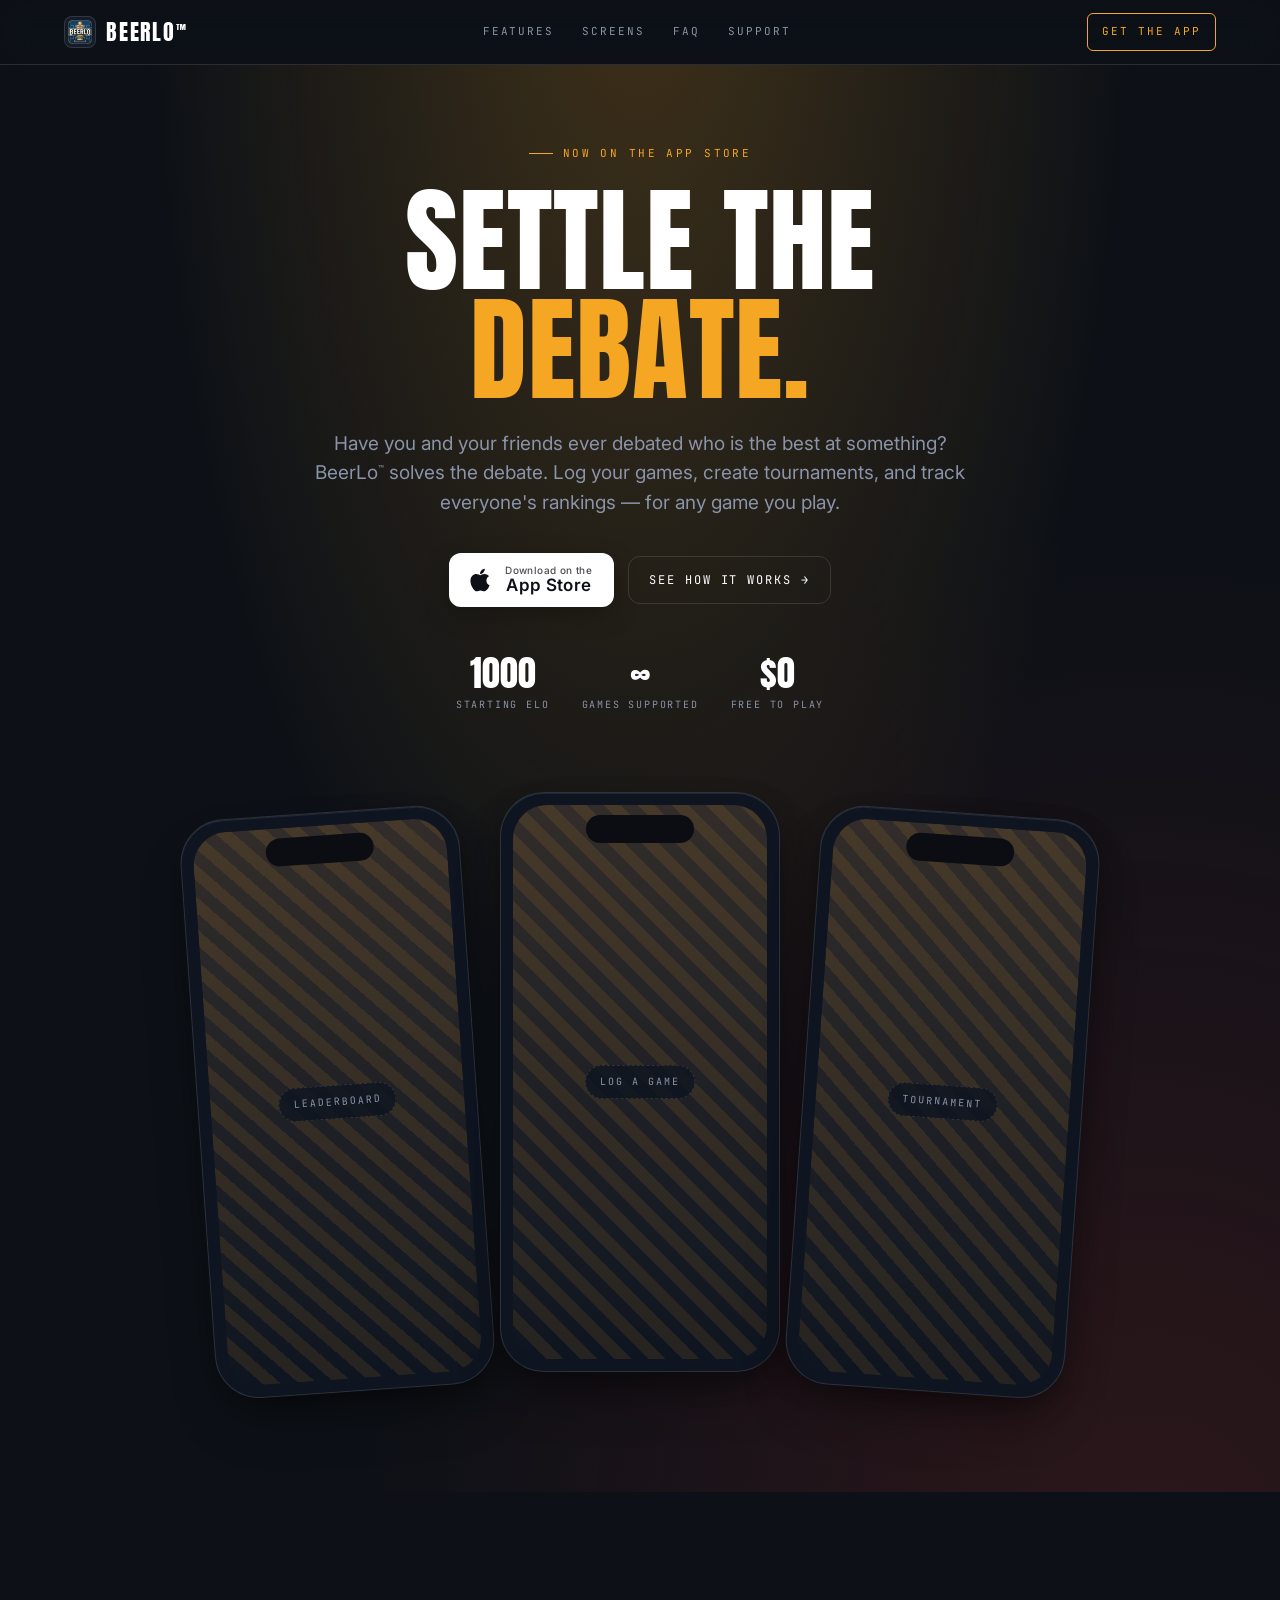
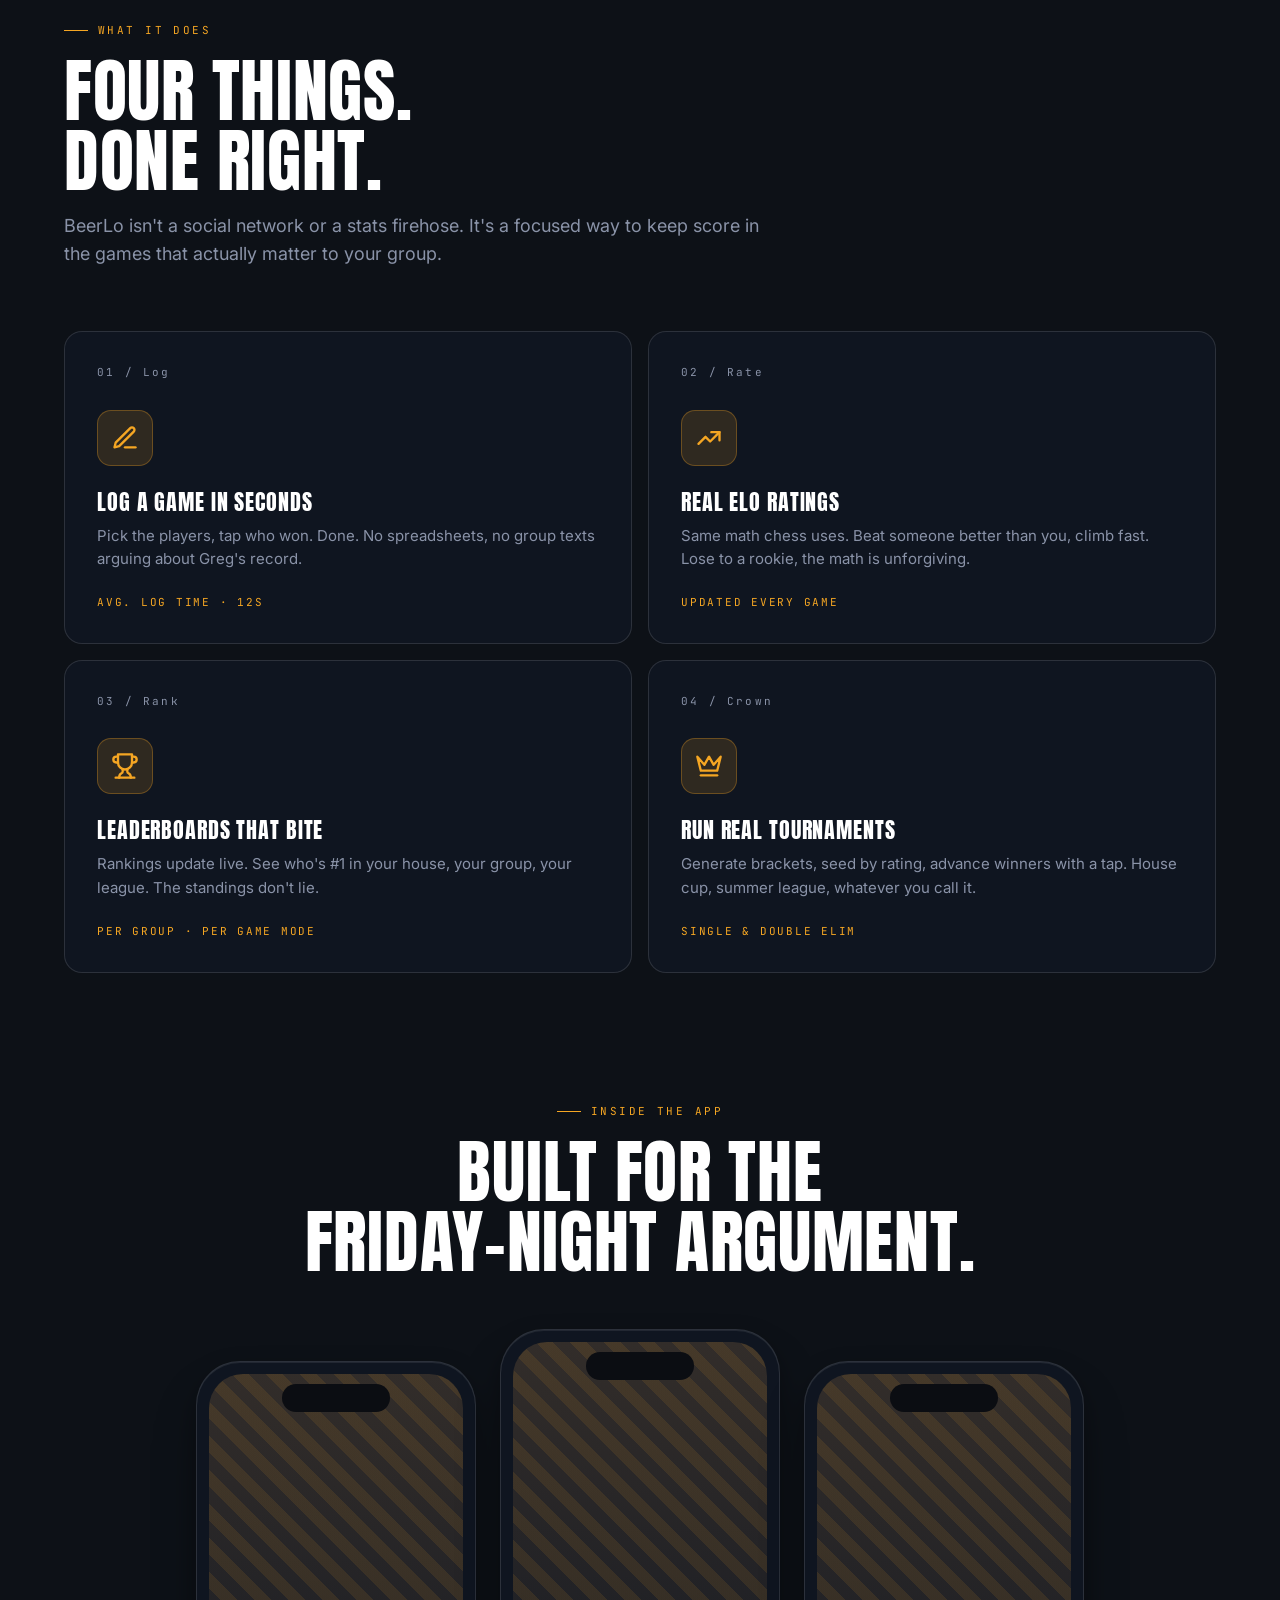
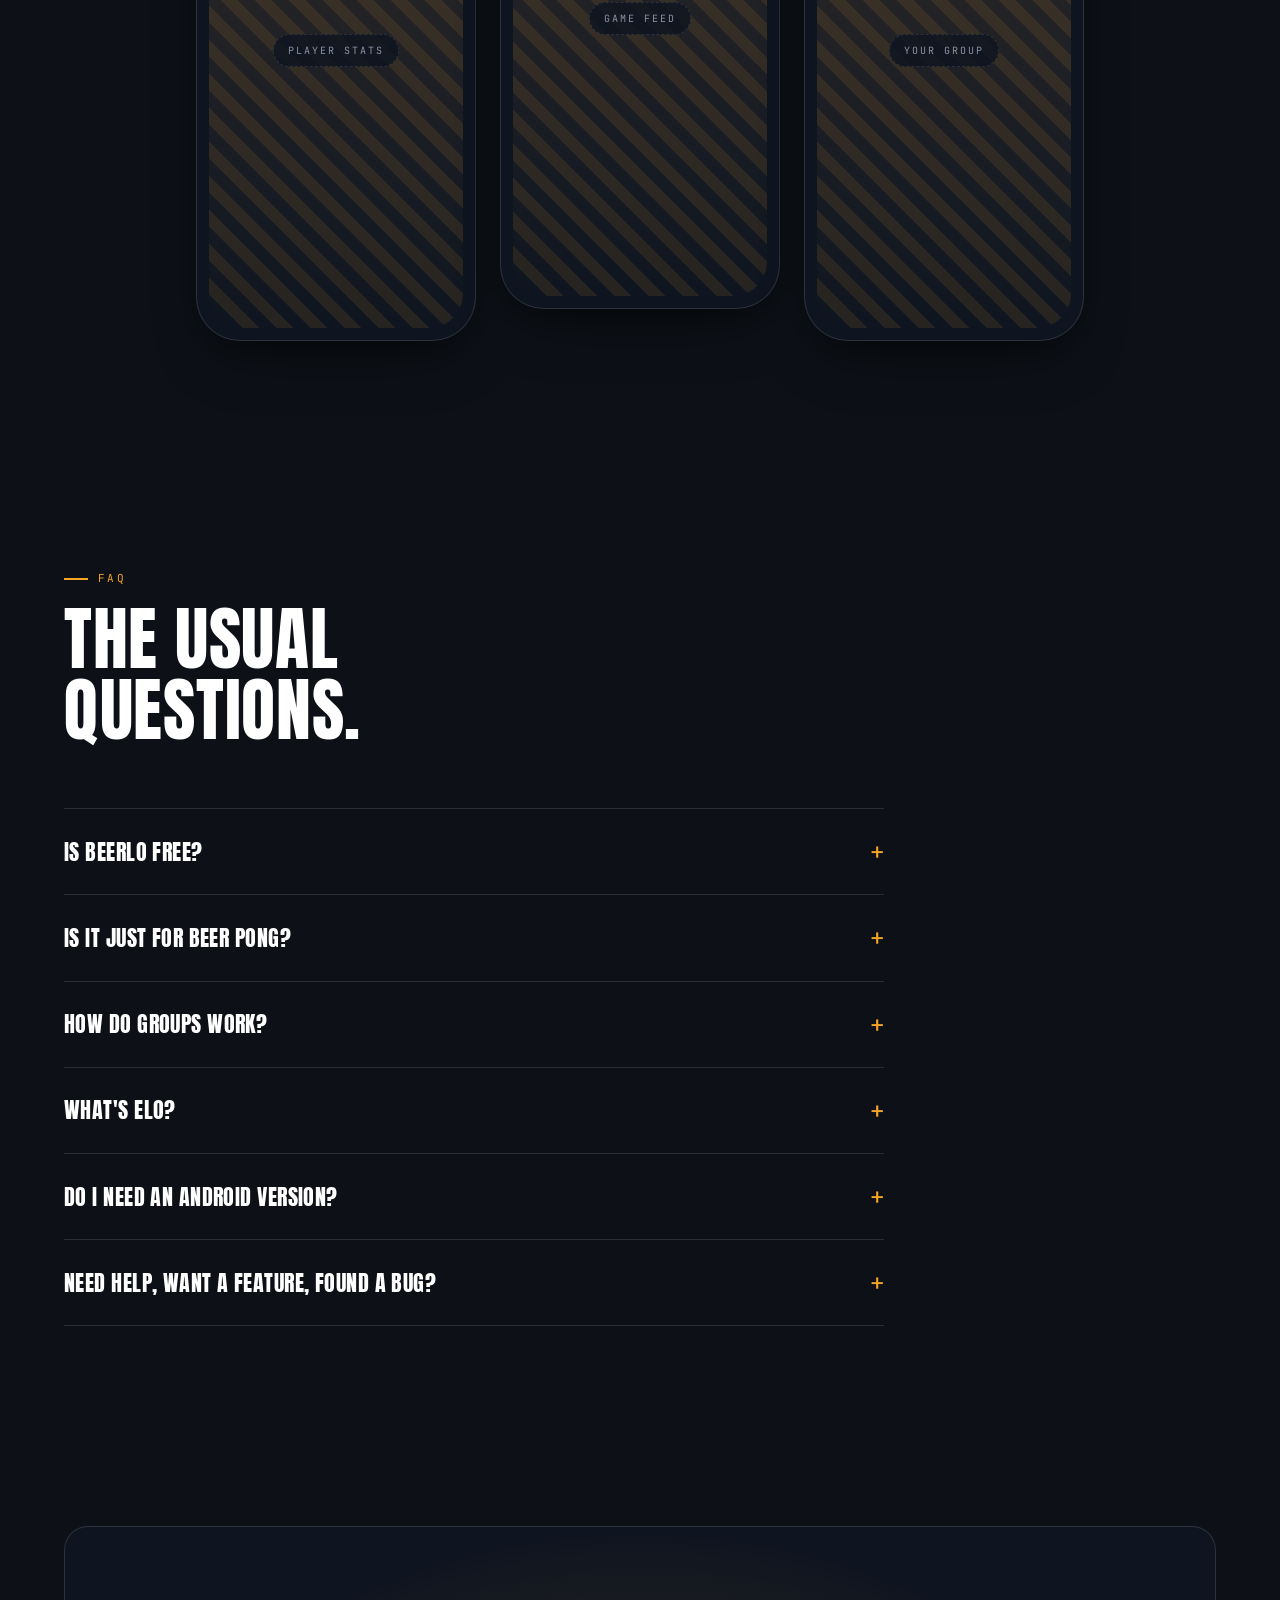
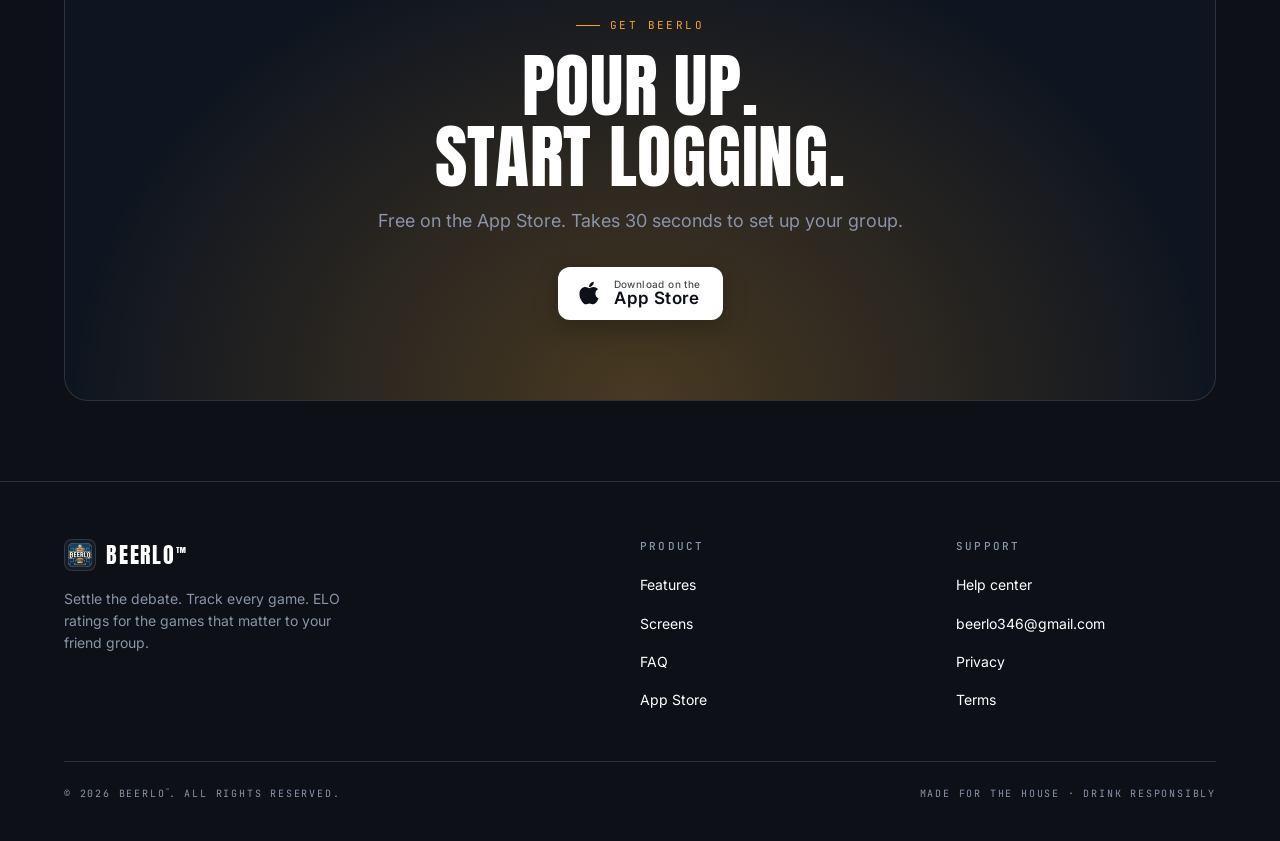
==== index.html @ 66643df2 "Initial commit: BeerLo marketing site Static site with landing page, privacy/terms/support pages, an" ====
<!DOCTYPE html>
<html lang="en" data-theme="dark" data-layout="centered">
<head>
<meta charset="UTF-8" />
<meta name="viewport" content="width=device-width, initial-scale=1" />
<title>BeerLo™ — Settle the debate. Track every game.</title>
<meta name="description" content="BeerLo is the easiest way to log games, run tournaments, and crown your friend group's champion. ELO ratings, leaderboards, and rivalry — all in one app." />
<link rel="icon" type="image/png" href="images/favicon.png" />
<link rel="apple-touch-icon" href="images/app-icon-square.png" />
<meta property="og:title" content="BeerLo™ — Settle the debate. Track every game." />
<meta property="og:description" content="ELO ratings for your group's games. Pong, beer pong, anything you compete at." />
<meta property="og:image" content="images/app-icon-square.png" />
<meta name="theme-color" content="#0D1117" />
<link rel="stylesheet" href="styles.css" />
</head>
<body>

<!-- ─────────────────────────────────────────────────────────────
     NAV
     ───────────────────────────────────────────────────────────── -->
<header class="nav">
  <div class="container nav-inner">
    <a href="/" class="brand">
      <span class="brand-mark"><img src="images/app-icon.png" alt="BeerLo logo" /></span>
      <span>BeerLo<sup class="tm">&trade;</sup></span>
    </a>
    <nav class="nav-links">
      <a href="#features">Features</a>
      <a href="#screens">Screens</a>
      <a href="#faq">FAQ</a>
      <a href="support.html">Support</a>
    </nav>
    <a href="https://apps.apple.com/app/beerlo" class="nav-cta" id="app-store-link-nav" target="_blank" rel="noopener">Get the App</a>
  </div>
</header>

<!-- ─────────────────────────────────────────────────────────────
     HERO
     ───────────────────────────────────────────────────────────── -->
<section class="hero">
  <div class="container hero-inner">
    <div class="hero-eyebrow eyebrow" data-screen-label="hero-eyebrow">Now on the App Store</div>
    <h1 class="hero-title" data-comment-anchor="hero-title">
      <span class="line-1">Settle the</span>
      <span class="line-2">debate.</span>
    </h1>
    <p class="hero-lead lead" data-comment-anchor="hero-lead">
      Have you and your friends ever debated who is the best at something? BeerLo<sup class="tm">&trade;</sup> solves the debate. Log your games, create tournaments, and track everyone's rankings — for any game you play.
    </p>

    <div class="hero-ctas">
      <a href="https://apps.apple.com/app/beerlo" class="app-store-badge" id="app-store-link-hero" target="_blank" rel="noopener">
        <svg class="apple-logo" viewBox="0 0 384 512" fill="currentColor" aria-hidden="true">
          <path d="M318.7 268.7c-.2-36.7 16.4-64.4 50-84.8-18.8-26.9-47.2-41.7-84.7-44.6-35.5-2.8-74.3 20.7-88.5 20.7-15 0-49.4-19.7-76.4-19.7C63.3 141.2 4 184.8 4 273.5q0 39.3 14.4 81.2c12.8 36.7 59 126.7 107.2 125.2 25.2-.6 43-17.9 75.8-17.9 31.8 0 48.3 17.9 76.4 17.9 48.6-.7 90.4-82.5 102.6-119.3-65.2-30.7-61.7-90-61.7-91.9zm-56.6-164.2c27.3-32.4 24.8-61.9 24-72.5-24.1 1.4-52 16.4-67.9 34.9-17.5 19.8-27.8 44.3-25.6 71.9 26.1 2 49.9-11.4 69.5-34.3z"/>
        </svg>
        <span class="badge-lines">
          <span class="badge-top">Download on the</span>
          <span class="badge-bot">App Store</span>
        </span>
      </a>
      <a href="#features" class="ghost-btn">See how it works →</a>
    </div>

    <div class="hero-meta">
      <div class="hero-meta-item">
        <div class="num">1000</div>
        <div class="lbl">Starting ELO</div>
      </div>
      <div class="hero-meta-item">
        <div class="num">∞</div>
        <div class="lbl">Games supported</div>
      </div>
      <div class="hero-meta-item">
        <div class="num">$0</div>
        <div class="lbl">Free to play</div>
      </div>
    </div>

    <div class="hero-phone-wrap">
      <!-- Replace the inner div with <img src="images/screenshots/leaderboard.png" alt="..."> when you have screenshots -->
      <div class="phone-mockup" aria-label="Leaderboard screen placeholder">
        <div class="notch"></div>
        <div class="phone-screen"><div class="placeholder-label">Leaderboard</div></div>
      </div>
      <div class="phone-mockup" aria-label="Log game screen placeholder">
        <div class="notch"></div>
        <div class="phone-screen"><div class="placeholder-label">Log a game</div></div>
      </div>
      <div class="phone-mockup" aria-label="Tournament bracket placeholder">
        <div class="notch"></div>
        <div class="phone-screen"><div class="placeholder-label">Tournament</div></div>
      </div>
    </div>
  </div>
</section>

<!-- ─────────────────────────────────────────────────────────────
     FEATURES
     ───────────────────────────────────────────────────────────── -->
<section class="section" id="features">
  <div class="container">
    <div class="section-head">
      <div class="eyebrow">What it does</div>
      <h2>Four things.<br />Done right.</h2>
      <p>BeerLo isn't a social network or a stats firehose. It's a focused way to keep score in the games that actually matter to your group.</p>
    </div>

    <div class="features">

      <article class="feature">
        <div class="feature-num">01 / Log</div>
        <div class="feature-icon">
          <svg viewBox="0 0 24 24" fill="none" stroke="currentColor" stroke-width="2" stroke-linecap="round" stroke-linejoin="round" aria-hidden="true">
            <path d="M12 20h9"/><path d="M16.5 3.5a2.121 2.121 0 0 1 3 3L7 19l-4 1 1-4Z"/>
          </svg>
        </div>
        <h3>Log a game in seconds</h3>
        <p>Pick the players, tap who won. Done. No spreadsheets, no group texts arguing about Greg's record.</p>
        <div class="feature-stat">Avg. log time · 12s</div>
      </article>

      <article class="feature">
        <div class="feature-num">02 / Rate</div>
        <div class="feature-icon">
          <svg viewBox="0 0 24 24" fill="none" stroke="currentColor" stroke-width="2" stroke-linecap="round" stroke-linejoin="round" aria-hidden="true">
            <path d="M3 17l6-6 4 4 8-8"/><path d="M14 7h7v7"/>
          </svg>
        </div>
        <h3>Real ELO ratings</h3>
        <p>Same math chess uses. Beat someone better than you, climb fast. Lose to a rookie, the math is unforgiving.</p>
        <div class="feature-stat">Updated every game</div>
      </article>

      <article class="feature">
        <div class="feature-num">03 / Rank</div>
        <div class="feature-icon">
          <svg viewBox="0 0 24 24" fill="none" stroke="currentColor" stroke-width="2" stroke-linecap="round" stroke-linejoin="round" aria-hidden="true">
            <path d="M6 9H4.5a2.5 2.5 0 0 1 0-5H6"/><path d="M18 9h1.5a2.5 2.5 0 0 0 0-5H18"/>
            <path d="M4 22h16"/><path d="M10 14.66V17c0 .55-.47.98-.97 1.21C7.85 18.75 7 20.24 7 22"/>
            <path d="M14 14.66V17c0 .55.47.98.97 1.21C16.15 18.75 17 20.24 17 22"/>
            <path d="M18 2H6v7a6 6 0 0 0 12 0V2Z"/>
          </svg>
        </div>
        <h3>Leaderboards that bite</h3>
        <p>Rankings update live. See who's #1 in your house, your group, your league. The standings don't lie.</p>
        <div class="feature-stat">Per group · per game mode</div>
      </article>

      <article class="feature">
        <div class="feature-num">04 / Crown</div>
        <div class="feature-icon">
          <svg viewBox="0 0 24 24" fill="none" stroke="currentColor" stroke-width="2" stroke-linecap="round" stroke-linejoin="round" aria-hidden="true">
            <path d="M2 4l3 12h14l3-12-6 7-4-7-4 7-6-7Z"/><path d="M5 20h14"/>
          </svg>
        </div>
        <h3>Run real tournaments</h3>
        <p>Generate brackets, seed by rating, advance winners with a tap. House cup, summer league, whatever you call it.</p>
        <div class="feature-stat">Single & double elim</div>
      </article>

    </div>
  </div>
</section>

<!-- ─────────────────────────────────────────────────────────────
     SCREENSHOTS
     ───────────────────────────────────────────────────────────── -->
<section class="section" id="screens" style="padding-top: 0;">
  <div class="container">
    <div class="section-head" style="text-align: center; margin-left: auto; margin-right: auto;">
      <div class="eyebrow" style="justify-content: center; display: inline-flex;">Inside the app</div>
      <h2>Built for the<br />Friday-night argument.</h2>
    </div>

    <div class="screens-strip">
      <!-- Drop <img src="..."> tags inside .phone-mockup, or replace the whole .phone-screen contents -->
      <div class="phone-mockup" aria-label="Stats screen placeholder">
        <div class="notch"></div>
        <div class="phone-screen"><div class="placeholder-label">Player stats</div></div>
      </div>
      <div class="phone-mockup" aria-label="Game feed screen placeholder">
        <div class="notch"></div>
        <div class="phone-screen"><div class="placeholder-label">Game feed</div></div>
      </div>
      <div class="phone-mockup" aria-label="Group screen placeholder">
        <div class="notch"></div>
        <div class="phone-screen"><div class="placeholder-label">Your group</div></div>
      </div>
    </div>
  </div>
</section>

<!-- ─────────────────────────────────────────────────────────────
     FAQ
     ───────────────────────────────────────────────────────────── -->
<section class="section" id="faq">
  <div class="container">
    <div class="section-head">
      <div class="eyebrow">FAQ</div>
      <h2>The usual<br />questions.</h2>
    </div>

    <div class="faq-list">
      <details class="faq-item">
        <summary>Is BeerLo free?</summary>
        <div class="faq-answer">Yes. Free to download, free to log games, free to run tournaments. No ads, no subscription wall on the core experience.</div>
      </details>

      <details class="faq-item">
        <summary>Is it just for beer pong?</summary>
        <div class="faq-answer">Nope. The name is a wink — BeerLo works for any game where you want to track rankings: pong, spike ball, paddr, darts, cornhole, chess, FIFA, whatever. If it has a winner, you can log it.</div>
      </details>

      <details class="faq-item">
        <summary>How do groups work?</summary>
        <div class="faq-answer">Make a group for your house, friends, fraternity, league — anything. Invite people, log games among the group, climb the group's leaderboard. You can be in multiple groups at once.</div>
      </details>

      <details class="faq-item">
        <summary>What's ELO?</summary>
        <div class="faq-answer">The rating system from chess. Everyone starts at 1000. Win and your rating goes up — more if you beat a stronger player, less if you crush a beginner. It self-corrects over time so the leaderboard reflects skill, not just volume.</div>
      </details>

      <details class="faq-item">
        <summary>Do I need an Android version?</summary>
        <div class="faq-answer">BeerLo is iOS-first for now. An Android version is on the roadmap once we've polished the core experience on iPhone.</div>
      </details>

      <details class="faq-item">
        <summary>Need help, want a feature, found a bug?</summary>
        <div class="faq-answer">Head to the <a href="support.html">support page</a> — email response usually within 48 hours.</div>
      </details>
    </div>
  </div>
</section>

<!-- ─────────────────────────────────────────────────────────────
     CTA BAND
     ───────────────────────────────────────────────────────────── -->
<section class="container">
  <div class="cta-band">
    <div class="eyebrow" style="justify-content: center; display: inline-flex; margin-bottom: 16px;">Get BeerLo</div>
    <h2>Pour up.<br />Start logging.</h2>
    <p>Free on the App Store. Takes 30 seconds to set up your group.</p>
    <a href="https://apps.apple.com/app/beerlo" class="app-store-badge" target="_blank" rel="noopener">
      <svg class="apple-logo" viewBox="0 0 384 512" fill="currentColor" aria-hidden="true">
        <path d="M318.7 268.7c-.2-36.7 16.4-64.4 50-84.8-18.8-26.9-47.2-41.7-84.7-44.6-35.5-2.8-74.3 20.7-88.5 20.7-15 0-49.4-19.7-76.4-19.7C63.3 141.2 4 184.8 4 273.5q0 39.3 14.4 81.2c12.8 36.7 59 126.7 107.2 125.2 25.2-.6 43-17.9 75.8-17.9 31.8 0 48.3 17.9 76.4 17.9 48.6-.7 90.4-82.5 102.6-119.3-65.2-30.7-61.7-90-61.7-91.9zm-56.6-164.2c27.3-32.4 24.8-61.9 24-72.5-24.1 1.4-52 16.4-67.9 34.9-17.5 19.8-27.8 44.3-25.6 71.9 26.1 2 49.9-11.4 69.5-34.3z"/>
      </svg>
      <span class="badge-lines">
        <span class="badge-top">Download on the</span>
        <span class="badge-bot">App Store</span>
      </span>
    </a>
  </div>
</section>

<!-- ─────────────────────────────────────────────────────────────
     FOOTER
     ───────────────────────────────────────────────────────────── -->
<footer class="footer">
  <div class="container">
    <div class="footer-grid">
      <div class="footer-brand">
        <a href="/" class="brand">
          <span class="brand-mark"><img src="images/app-icon.png" alt="BeerLo" /></span>
          <span>BeerLo<sup class="tm">&trade;</sup></span>
        </a>
        <p class="lead">Settle the debate. Track every game. ELO ratings for the games that matter to your friend group.</p>
      </div>
      <div class="footer-col">
        <h4>Product</h4>
        <ul>
          <li><a href="#features">Features</a></li>
          <li><a href="#screens">Screens</a></li>
          <li><a href="#faq">FAQ</a></li>
          <li><a href="https://apps.apple.com/app/beerlo" target="_blank" rel="noopener">App Store</a></li>
        </ul>
      </div>
      <div class="footer-col">
        <h4>Support</h4>
        <ul>
          <li><a href="support.html">Help center</a></li>
          <li><a href="mailto:beerlo346@gmail.com">beerlo346@gmail.com</a></li>
          <li><a href="privacy.html">Privacy</a></li>
          <li><a href="terms.html">Terms</a></li>
        </ul>
      </div>
    </div>
    <div class="footer-bottom">
      <span>© <span id="year">2026</span> BeerLo<sup class="tm">&trade;</sup>. All rights reserved.</span>
      <span>Made for the house · Drink responsibly</span>
    </div>
  </div>
</footer>

<!-- ─────────────────────────────────────────────────────────────
     Year + Tweaks (Tweaks layer only activates inside our preview)
     ───────────────────────────────────────────────────────────── -->
<script>
  document.getElementById('year').textContent = new Date().getFullYear();

  // Apply persisted theme/layout/copy from localStorage so refresh keeps state
  (function () {
    try {
      const saved = JSON.parse(localStorage.getItem('beerlo_tweaks') || 'null');
      if (saved) applyTweaks(saved);
    } catch (_) {}
  })();

  function applyTweaks(t) {
    if (t.theme)  document.documentElement.setAttribute('data-theme', t.theme);
    if (t.layout) document.documentElement.setAttribute('data-layout', t.layout);
    if (t.heroCopy) applyHeroCopy(t.heroCopy);
    document.querySelector('meta[name="theme-color"]')
      ?.setAttribute('content', getComputedStyle(document.body).backgroundColor);
  }
  function applyHeroCopy(variant) {
    const title = document.querySelector('.hero-title');
    const lead  = document.querySelector('.hero-lead');
    const copies = {
      'settle-debate': {
        l1: 'Settle the', l2: 'debate.',
        lead: "Have you and your friends ever debated who is the best at something? BeerLo solves the debate. Log your games, create tournaments, and track everyone's rankings — for any game you play."
      },
      'house-elo': {
        l1: 'ELO for your', l2: 'house games.',
        lead: 'Pong, beer pong, spike ball, paddr — log every match and BeerLo crunches the ratings. Suddenly your friend group has a leaderboard, and it actually means something.'
      },
      'log-rank-crown': {
        l1: 'Log. Rank.', l2: 'Crown.',
        lead: 'Three taps to log a game. A live leaderboard for your group. Real ELO ratings. Bracket tournaments when you want to make it official. That\u2019s it. That\u2019s the app.'
      }
    };
    const c = copies[variant];
    if (!c || !title || !lead) return;
    title.querySelector('.line-1').textContent = c.l1;
    title.querySelector('.line-2').textContent = c.l2;
    lead.textContent = c.lead;
  }
</script>

<!-- Tweaks layer: only loads React + the panel when running inside our preview frame -->
<script>
  if (window.parent !== window) {
    const load = (src, attrs={}) => new Promise(res => {
      const s = document.createElement('script');
      s.src = src; Object.assign(s, attrs);
      s.onload = res; document.head.appendChild(s);
    });
    (async () => {
      await load('https://unpkg.com/react@18.3.1/umd/react.development.js', { crossOrigin: 'anonymous', integrity: 'sha384-hD6/rw4ppMLGNu3tX5cjIb+uRZ7UkRJ6BPkLpg4hAu/6onKUg4lLsHAs9EBPT82L' });
      await load('https://unpkg.com/react-dom@18.3.1/umd/react-dom.development.js', { crossOrigin: 'anonymous', integrity: 'sha384-u6aeetuaXnQ38mYT8rp6sbXaQe3NL9t+IBXmnYxwkUI2Hw4bsp2Wvmx4yRQF1uAm' });
      await load('https://unpkg.com/@babel/standalone@7.29.0/babel.min.js', { crossOrigin: 'anonymous', integrity: 'sha384-m08KidiNqLdpJqLq95G/LEi8Qvjl/xUYll3QILypMoQ65QorJ9Lvtp2RXYGBFj1y' });
      const s = document.createElement('script');
      s.type = 'text/babel'; s.src = 'tweaks-panel.jsx';
      document.head.appendChild(s);
      s.onload = () => {
        const a = document.createElement('script');
        a.type = 'text/babel'; a.src = 'tweaks-app.jsx';
        document.head.appendChild(a);
      };
    })();
  }
</script>

</body>
</html>
---- styles.css ----
/* ─────────────────────────────────────────────────────────────
   BeerLo.net — marketing site styles
   Tokens pulled from app: lib/theme.ts + onboarding tokens.jsx
   ───────────────────────────────────────────────────────────── */

@import url('https://fonts.googleapis.com/css2?family=Anton&family=Inter:wght@400;500;600;700;800&family=JetBrains+Mono:wght@400;500;600&display=swap');

:root {
  /* Base palette */
  --navy-900: #0D1117;
  --navy-800: #0F1520;
  --navy-700: #161C27;
  --navy-600: #1A2030;
  --navy-500: #1E2535;
  --navy-400: #252D3E;
  --navy-300: #3A3F4B;
  /* Brand */
  --amber:    #F5A623;
  --amber-hi: #FFC45A;
  --amber-lo: #C97D10;
  --cream:    #F5E9C9;
  --foam:     #E8D8A8;
  --cup:      #B6302C;
  --cup-deep: #7A1F1D;
  /* Neutrals */
  --white:    #FFFFFF;
  --muted:    #8A93A8;
  --dim:      #556070;
  --hairline: rgba(255,255,255,0.08);
  --border:   rgba(255,255,255,0.12);

  /* Fonts */
  --font-display: 'Anton', 'Oswald', 'Bebas Neue', Impact, sans-serif;
  --font-body:    'Inter', -apple-system, BlinkMacSystemFont, 'Segoe UI', sans-serif;
  --font-mono:    'JetBrains Mono', 'SF Mono', Menlo, monospace;

  /* Themed (overridden by [data-theme]) */
  --bg:        var(--navy-900);
  --bg-elev:   var(--navy-700);
  --bg-card:   var(--navy-800);
  --text:      var(--white);
  --text-muted: var(--muted);
  --accent:    var(--amber);
  --accent-2:  var(--cup);
  --rule:      var(--border);
  --hero-gradient: radial-gradient(ellipse at 50% -10%, rgba(245,166,35,0.22) 0%, rgba(245,166,35,0) 55%),
                   radial-gradient(ellipse at 90% 110%, rgba(182,48,44,0.20) 0%, rgba(182,48,44,0) 50%);
  --noise-opacity: 0.35;
}

/* ── Theme: cream ───────────────────────────────────────────── */
[data-theme="cream"] {
  --bg:        #F4ECD8;
  --bg-elev:   #FBF4E0;
  --bg-card:   #FFFFFF;
  --text:      #1B2030;
  --text-muted: #6B6457;
  --accent:    var(--cup);
  --accent-2:  var(--amber-lo);
  --rule:      rgba(27,32,48,0.12);
  --hero-gradient: radial-gradient(ellipse at 50% 0%, rgba(245,166,35,0.28) 0%, rgba(245,166,35,0) 55%),
                   radial-gradient(ellipse at 90% 110%, rgba(182,48,44,0.16) 0%, rgba(182,48,44,0) 50%);
  --noise-opacity: 0.18;
}

/* ── Theme: amber-forward ───────────────────────────────────── */
[data-theme="amber"] {
  --bg:        #F5A623;
  --bg-elev:   #FFB840;
  --bg-card:   #0D1117;
  --text:      #0D1117;
  --text-muted: #4A3608;
  --accent:    #0D1117;
  --accent-2:  var(--cup-deep);
  --rule:      rgba(13,17,23,0.18);
  --hero-gradient: radial-gradient(ellipse at 50% 0%, rgba(255,255,255,0.35) 0%, rgba(255,255,255,0) 55%),
                   radial-gradient(ellipse at 10% 110%, rgba(182,48,44,0.30) 0%, rgba(182,48,44,0) 55%);
  --noise-opacity: 0.20;
}

/* ─────────────────────────────────────────────────────────────
   Reset + base
   ───────────────────────────────────────────────────────────── */
*, *::before, *::after { box-sizing: border-box; }
html, body { margin: 0; padding: 0; }
html { scroll-behavior: smooth; }

body {
  background: var(--bg);
  color: var(--text);
  font-family: var(--font-body);
  -webkit-font-smoothing: antialiased;
  -moz-osx-font-smoothing: grayscale;
  font-size: 17px;
  line-height: 1.55;
  text-wrap: pretty;
  min-height: 100vh;
  position: relative;
}

body::before {
  content: '';
  position: fixed; inset: 0; pointer-events: none; z-index: 0;
  background-image: url("data:image/svg+xml;utf8,<svg xmlns='http://www.w3.org/2000/svg' width='160' height='160'><filter id='n'><feTurbulence type='fractalNoise' baseFrequency='0.9' numOctaves='2' stitchTiles='stitch'/><feColorMatrix values='0 0 0 0 0  0 0 0 0 0  0 0 0 0 0  0 0 0 0.10 0'/></filter><rect width='100%25' height='100%25' filter='url(%23n)'/></svg>");
  opacity: var(--noise-opacity);
  mix-blend-mode: overlay;
}

img { max-width: 100%; display: block; }
a { color: inherit; text-decoration: none; }
button { font-family: inherit; }

.container {
  width: 100%;
  max-width: 1200px;
  margin: 0 auto;
  padding: 0 24px;
  position: relative;
  z-index: 1;
}

/* ─────────────────────────────────────────────────────────────
   Type
   ───────────────────────────────────────────────────────────── */
.eyebrow {
  font-family: var(--font-mono);
  font-size: 11px;
  letter-spacing: 0.22em;
  text-transform: uppercase;
  color: var(--accent);
  display: inline-flex; align-items: center; gap: 10px;
}
.eyebrow::before {
  content: ''; width: 24px; height: 1.5px;
  background: var(--accent); display: inline-block;
}

h1, h2, h3 {
  font-family: var(--font-display);
  font-weight: 400;
  letter-spacing: 0.01em;
  line-height: 0.95;
  text-transform: uppercase;
  margin: 0;
  color: var(--text);
}
h1 { font-size: clamp(56px, 9vw, 124px); }
h2 { font-size: clamp(40px, 5.5vw, 72px); line-height: 1; }
h3 { font-size: 22px; letter-spacing: 0.04em; line-height: 1.1; }

p { margin: 0; }
.lead { font-size: 19px; color: var(--text-muted); line-height: 1.55; max-width: 56ch; }

.amber-text { color: var(--accent); }

/* ─────────────────────────────────────────────────────────────
   Nav
   ───────────────────────────────────────────────────────────── */
.nav {
  position: sticky; top: 0; z-index: 50;
  background: color-mix(in oklab, var(--bg) 80%, transparent);
  backdrop-filter: blur(14px) saturate(140%);
  -webkit-backdrop-filter: blur(14px) saturate(140%);
  border-bottom: 1px solid var(--rule);
}
.nav-inner {
  display: flex; align-items: center; justify-content: space-between;
  height: 64px;
}
.brand {
  display: flex; align-items: center; gap: 10px;
  font-family: var(--font-display);
  font-size: 22px; letter-spacing: 0.08em; text-transform: uppercase;
}
.brand-mark {
  width: 32px; height: 32px; border-radius: 8px;
  display: grid; place-items: center;
  background: var(--bg-elev);
  border: 1px solid var(--rule);
  overflow: hidden;
}
.brand-mark img { width: 24px; height: 24px; object-fit: contain; }

/* Trademark symbol — small, raised, no inherited letter-spacing/transform */
.tm {
  font-size: 0.5em;
  vertical-align: super;
  line-height: 0;
  letter-spacing: 0;
  text-transform: none;
  font-weight: 400;
  margin-left: 0.08em;
}

.nav-links { display: flex; gap: 28px; }
.nav-links a {
  font-family: var(--font-mono);
  font-size: 11px;
  letter-spacing: 0.18em;
  text-transform: uppercase;
  color: var(--text-muted);
  transition: color 0.15s;
}
.nav-links a:hover { color: var(--accent); }
.nav-cta {
  font-family: var(--font-mono);
  font-size: 11px;
  letter-spacing: 0.18em;
  text-transform: uppercase;
  padding: 9px 14px;
  border-radius: 6px;
  border: 1.5px solid var(--accent);
  color: var(--accent);
  transition: all 0.15s;
}
.nav-cta:hover { background: var(--accent); color: var(--bg); }

@media (max-width: 720px) {
  .nav-links { display: none; }
}

/* ─────────────────────────────────────────────────────────────
   Hero — three layout variants
   ───────────────────────────────────────────────────────────── */
.hero {
  position: relative;
  padding: 80px 0 120px;
  overflow: hidden;
}
.hero::before {
  content: '';
  position: absolute; inset: 0;
  background: var(--hero-gradient);
  pointer-events: none;
}
.hero-inner { position: relative; z-index: 1; }

.hero-eyebrow { margin-bottom: 24px; }
.hero-title { margin-bottom: 24px; }
.hero-title .line-2 { color: var(--accent); display: block; }
.hero-lead { margin-bottom: 36px; }

.hero-ctas { display: flex; gap: 14px; flex-wrap: wrap; align-items: center; }

.app-store-badge {
  display: inline-flex; align-items: center; gap: 12px;
  padding: 12px 22px 12px 18px;
  background: var(--text);
  color: var(--bg);
  border-radius: 12px;
  font-family: var(--font-body);
  font-weight: 600;
  transition: transform 0.15s, box-shadow 0.15s;
  box-shadow: 0 8px 24px rgba(0,0,0,0.25);
}
.app-store-badge:hover { transform: translateY(-2px); box-shadow: 0 12px 30px rgba(0,0,0,0.35); }
.app-store-badge .apple-logo { width: 26px; height: 26px; }
.app-store-badge .badge-lines { display: flex; flex-direction: column; gap: 1px; line-height: 1.05; }
.app-store-badge .badge-top { font-size: 10px; opacity: 0.75; font-weight: 500; letter-spacing: 0.04em; }
.app-store-badge .badge-bot { font-size: 17px; letter-spacing: 0.02em; }

.ghost-btn {
  display: inline-flex; align-items: center; gap: 10px;
  padding: 14px 20px;
  border-radius: 12px;
  border: 1.5px solid var(--rule);
  color: var(--text);
  font-family: var(--font-mono);
  font-size: 12px; letter-spacing: 0.16em; text-transform: uppercase;
  transition: all 0.15s;
}
.ghost-btn:hover { border-color: var(--accent); color: var(--accent); }

.hero-meta {
  display: flex; gap: 32px; margin-top: 48px;
  flex-wrap: wrap;
}
.hero-meta-item .num {
  font-family: var(--font-display);
  font-size: 36px; line-height: 1;
}
.hero-meta-item .lbl {
  font-family: var(--font-mono); font-size: 10px;
  letter-spacing: 0.18em; text-transform: uppercase;
  color: var(--text-muted); margin-top: 6px;
}

/* Layout: centered (default) */
[data-layout="centered"] .hero-inner {
  text-align: center;
  display: flex; flex-direction: column; align-items: center;
}
[data-layout="centered"] .hero-lead { margin-left: auto; margin-right: auto; }
[data-layout="centered"] .hero-meta { justify-content: center; }
[data-layout="centered"] .hero-phone-wrap {
  margin-top: 80px;
  display: flex; justify-content: center;
  gap: 24px;
}
[data-layout="centered"] .hero-phone-wrap .phone-mockup:nth-child(1) {
  transform: rotate(-4deg) translateY(20px);
}
[data-layout="centered"] .hero-phone-wrap .phone-mockup:nth-child(3) {
  transform: rotate(4deg) translateY(20px);
}

/* Layout: split */
[data-layout="split"] .hero-inner {
  display: grid;
  grid-template-columns: 1.1fr 1fr;
  gap: 56px;
  align-items: center;
}
[data-layout="split"] .hero-phone-wrap {
  display: flex; justify-content: center;
}
[data-layout="split"] .hero-phone-wrap .phone-mockup:not(:first-child) { display: none; }

/* Layout: phone-right (oversized type, phone offset) */
[data-layout="phone-right"] .hero { padding-bottom: 80px; }
[data-layout="phone-right"] .hero-inner {
  display: grid;
  grid-template-columns: 1.4fr 1fr;
  gap: 40px;
  align-items: end;
}
[data-layout="phone-right"] .hero-title { font-size: clamp(64px, 11vw, 160px); }
[data-layout="phone-right"] .hero-phone-wrap {
  display: flex; justify-content: flex-end;
  margin-bottom: -80px; position: relative;
}
[data-layout="phone-right"] .hero-phone-wrap .phone-mockup:not(:first-child) { display: none; }
[data-layout="phone-right"] .hero-phone-wrap .phone-mockup { transform: rotate(6deg); }

@media (max-width: 860px) {
  [data-layout="split"] .hero-inner,
  [data-layout="phone-right"] .hero-inner {
    grid-template-columns: 1fr;
    text-align: center;
  }
  [data-layout="split"] .hero-lead,
  [data-layout="phone-right"] .hero-lead { margin-left: auto; margin-right: auto; }
  [data-layout="split"] .hero-meta,
  [data-layout="phone-right"] .hero-meta { justify-content: center; }
  [data-layout="split"] .hero-ctas,
  [data-layout="phone-right"] .hero-ctas { justify-content: center; }
  [data-layout="phone-right"] .hero-phone-wrap { margin-bottom: 0; justify-content: center; }
}

/* ─────────────────────────────────────────────────────────────
   Phone mockup placeholder
   ───────────────────────────────────────────────────────────── */
.phone-mockup {
  width: 280px; height: 580px;
  background: var(--bg-card);
  border-radius: 44px;
  padding: 12px;
  border: 1.5px solid var(--rule);
  box-shadow:
    0 1px 0 rgba(255,255,255,0.08) inset,
    0 30px 60px -20px rgba(0,0,0,0.45),
    0 10px 24px rgba(0,0,0,0.28);
  flex-shrink: 0;
  position: relative;
}
.phone-mockup .notch {
  position: absolute;
  top: 22px; left: 50%; transform: translateX(-50%);
  width: 108px; height: 28px;
  background: #0b0d12;
  border-radius: 14px;
  z-index: 3;
}
.phone-screen {
  width: 100%; height: 100%;
  border-radius: 34px;
  background:
    repeating-linear-gradient(
      45deg,
      color-mix(in oklab, var(--accent) 10%, transparent) 0 12px,
      transparent 12px 24px
    ),
    linear-gradient(180deg,
      color-mix(in oklab, var(--accent) 18%, var(--bg-card)) 0%,
      var(--bg-card) 100%
    );
  display: flex; align-items: center; justify-content: center;
  position: relative;
  overflow: hidden;
}
.phone-screen .placeholder-label {
  font-family: var(--font-mono);
  font-size: 10px;
  letter-spacing: 0.2em;
  text-transform: uppercase;
  color: var(--text-muted);
  padding: 8px 14px;
  border: 1px dashed var(--rule);
  border-radius: 999px;
  background: color-mix(in oklab, var(--bg-card) 85%, transparent);
}
.phone-mockup img { width: 100%; height: 100%; object-fit: cover; border-radius: 34px; }

@media (max-width: 480px) {
  .phone-mockup { width: 240px; height: 500px; }
}

/* ─────────────────────────────────────────────────────────────
   Section + features
   ───────────────────────────────────────────────────────────── */
.section {
  padding: 120px 0;
  position: relative;
}
.section-head { margin-bottom: 64px; max-width: 720px; }
.section-head .eyebrow { margin-bottom: 16px; }
.section-head h2 { margin-bottom: 16px; }
.section-head p { color: var(--text-muted); font-size: 18px; }

.features {
  display: grid;
  grid-template-columns: repeat(2, 1fr);
  gap: 16px;
}
.feature {
  position: relative;
  padding: 32px;
  background: var(--bg-card);
  border: 1px solid var(--rule);
  border-radius: 18px;
  display: flex; flex-direction: column;
  min-height: 260px;
  overflow: hidden;
  transition: transform 0.2s, border-color 0.2s;
}
.feature:hover { transform: translateY(-3px); border-color: color-mix(in oklab, var(--accent) 40%, var(--rule)); }

.feature-num {
  font-family: var(--font-mono);
  font-size: 11px; letter-spacing: 0.2em;
  color: var(--text-muted);
  margin-bottom: 28px;
}
.feature-icon {
  width: 56px; height: 56px;
  border-radius: 14px;
  background: color-mix(in oklab, var(--accent) 14%, transparent);
  color: var(--accent);
  display: grid; place-items: center;
  margin-bottom: 24px;
  border: 1px solid color-mix(in oklab, var(--accent) 30%, transparent);
}
.feature-icon svg { width: 28px; height: 28px; }
.feature h3 { margin-bottom: 10px; }
.feature p { color: var(--text-muted); font-size: 15px; line-height: 1.55; }

.feature-stat {
  margin-top: auto;
  padding-top: 24px;
  display: flex; align-items: baseline; gap: 8px;
  font-family: var(--font-mono);
  font-size: 11px;
  letter-spacing: 0.16em;
  color: var(--accent);
  text-transform: uppercase;
}

@media (max-width: 720px) {
  .features { grid-template-columns: 1fr; }
  .section { padding: 80px 0; }
}

/* ─────────────────────────────────────────────────────────────
   Screenshots strip
   ───────────────────────────────────────────────────────────── */
.screens-strip {
  display: flex; gap: 24px;
  justify-content: center;
  flex-wrap: wrap;
}
.screens-strip .phone-mockup:nth-child(odd) { transform: translateY(20px); }
.screens-strip .phone-mockup:nth-child(2) { transform: translateY(-12px); }

/* ─────────────────────────────────────────────────────────────
   FAQ
   ───────────────────────────────────────────────────────────── */
.faq-list { display: flex; flex-direction: column; gap: 0; max-width: 820px; }
.faq-item {
  border-top: 1px solid var(--rule);
  padding: 0;
}
.faq-item:last-child { border-bottom: 1px solid var(--rule); }
.faq-item summary {
  padding: 24px 0;
  display: flex; justify-content: space-between; align-items: center;
  cursor: pointer;
  font-family: var(--font-display);
  font-size: 22px;
  letter-spacing: 0.02em;
  list-style: none;
  text-transform: uppercase;
  gap: 24px;
}
.faq-item summary::-webkit-details-marker { display: none; }
.faq-item summary::after {
  content: '+';
  font-family: var(--font-mono);
  font-size: 24px;
  color: var(--accent);
  transition: transform 0.2s;
  flex-shrink: 0;
}
.faq-item[open] summary::after { transform: rotate(45deg); }
.faq-item .faq-answer {
  padding: 0 0 24px;
  color: var(--text-muted);
  font-size: 16px;
  max-width: 70ch;
}
.faq-item .faq-answer a { color: var(--accent); text-decoration: underline; text-underline-offset: 3px; }

/* ─────────────────────────────────────────────────────────────
   Download CTA band
   ───────────────────────────────────────────────────────────── */
.cta-band {
  margin: 80px 0;
  padding: 80px 56px;
  background: var(--bg-card);
  border: 1px solid var(--rule);
  border-radius: 24px;
  text-align: center;
  position: relative;
  overflow: hidden;
}
.cta-band::before {
  content: '';
  position: absolute; inset: 0;
  background: radial-gradient(ellipse at 50% 100%, color-mix(in oklab, var(--accent) 25%, transparent) 0%, transparent 70%);
  pointer-events: none;
}
.cta-band > * { position: relative; z-index: 1; }
.cta-band h2 { margin-bottom: 16px; }
.cta-band p { color: var(--text-muted); margin-bottom: 32px; font-size: 18px; }

@media (max-width: 560px) {
  .cta-band { padding: 56px 24px; }
}

/* ─────────────────────────────────────────────────────────────
   Footer
   ───────────────────────────────────────────────────────────── */
.footer {
  border-top: 1px solid var(--rule);
  padding: 56px 0 40px;
  position: relative;
}
.footer-grid {
  display: grid;
  grid-template-columns: 2fr 1fr 1fr;
  gap: 56px;
  margin-bottom: 48px;
}
.footer-brand { max-width: 320px; }
.footer-brand .lead { font-size: 14px; margin-top: 16px; color: var(--text-muted); }
.footer-col h4 {
  font-family: var(--font-mono);
  font-size: 11px;
  letter-spacing: 0.2em;
  text-transform: uppercase;
  color: var(--text-muted);
  margin: 0 0 16px;
  font-weight: 500;
}
.footer-col ul { list-style: none; margin: 0; padding: 0; display: flex; flex-direction: column; gap: 12px; }
.footer-col a { color: var(--text); font-size: 14px; transition: color 0.15s; }
.footer-col a:hover { color: var(--accent); }

.footer-bottom {
  display: flex; justify-content: space-between; align-items: center;
  padding-top: 24px;
  border-top: 1px solid var(--rule);
  font-family: var(--font-mono);
  font-size: 10px;
  letter-spacing: 0.18em;
  text-transform: uppercase;
  color: var(--text-muted);
  gap: 16px;
  flex-wrap: wrap;
}

@media (max-width: 720px) {
  .footer-grid { grid-template-columns: 1fr; gap: 32px; }
}

/* ─────────────────────────────────────────────────────────────
   Support page specifics
   ───────────────────────────────────────────────────────────── */
.support-hero {
  padding: 80px 0 56px;
  border-bottom: 1px solid var(--rule);
}
.support-hero .eyebrow { margin-bottom: 16px; }
.support-hero h1 { font-size: clamp(48px, 7vw, 88px); margin-bottom: 16px; }
.support-hero p { color: var(--text-muted); font-size: 19px; max-width: 60ch; }

.contact-card {
  margin-top: 40px;
  padding: 28px 32px;
  background: var(--bg-card);
  border: 1px solid var(--rule);
  border-radius: 16px;
  display: flex; align-items: center; gap: 24px;
  flex-wrap: wrap;
}
.contact-card .label {
  font-family: var(--font-mono);
  font-size: 10px;
  letter-spacing: 0.2em;
  color: var(--text-muted);
  text-transform: uppercase;
  margin-bottom: 6px;
}
.contact-card .value {
  font-family: var(--font-display);
  font-size: 28px;
  letter-spacing: 0.02em;
}
.contact-card .value a { color: var(--accent); }
.contact-card .response {
  margin-left: auto;
  padding: 10px 16px;
  border: 1px solid var(--rule);
  border-radius: 999px;
  font-family: var(--font-mono);
  font-size: 11px;
  letter-spacing: 0.16em;
  text-transform: uppercase;
  color: var(--text-muted);
}
.contact-card .response strong { color: var(--text); margin-left: 6px; }

.support-section { padding: 56px 0; border-top: 1px solid var(--rule); }
.support-section:first-of-type { border-top: 0; }
.support-section h2 { font-size: clamp(32px, 4vw, 48px); margin-bottom: 28px; }
.support-section h3 {
  font-family: var(--font-display);
  font-size: 20px;
  letter-spacing: 0.02em;
  margin: 32px 0 12px;
  color: var(--text);
}
.support-section p { color: var(--text-muted); margin-bottom: 14px; max-width: 70ch; }
.support-section p strong { color: var(--text); }
.support-section a { color: var(--accent); text-decoration: underline; text-underline-offset: 3px; }
.support-section ol, .support-section ul { color: var(--text-muted); margin: 0 0 16px; padding-left: 24px; max-width: 70ch; }
.support-section li { margin-bottom: 8px; }
.support-section li strong { color: var(--text); }
.policy-meta {
  display: inline-block;
  font-size: 13px !important;
  letter-spacing: 0.06em;
  text-transform: uppercase;
  color: var(--text-dim, var(--text-muted)) !important;
  margin: -16px 0 24px !important;
  opacity: 0.75;
}

.policy-note {
  margin-top: 24px;
  padding: 18px 22px;
  background: color-mix(in oklab, var(--accent) 8%, transparent);
  border: 1px solid color-mix(in oklab, var(--accent) 30%, transparent);
  border-radius: 12px;
  color: var(--text);
  font-size: 15px;
}
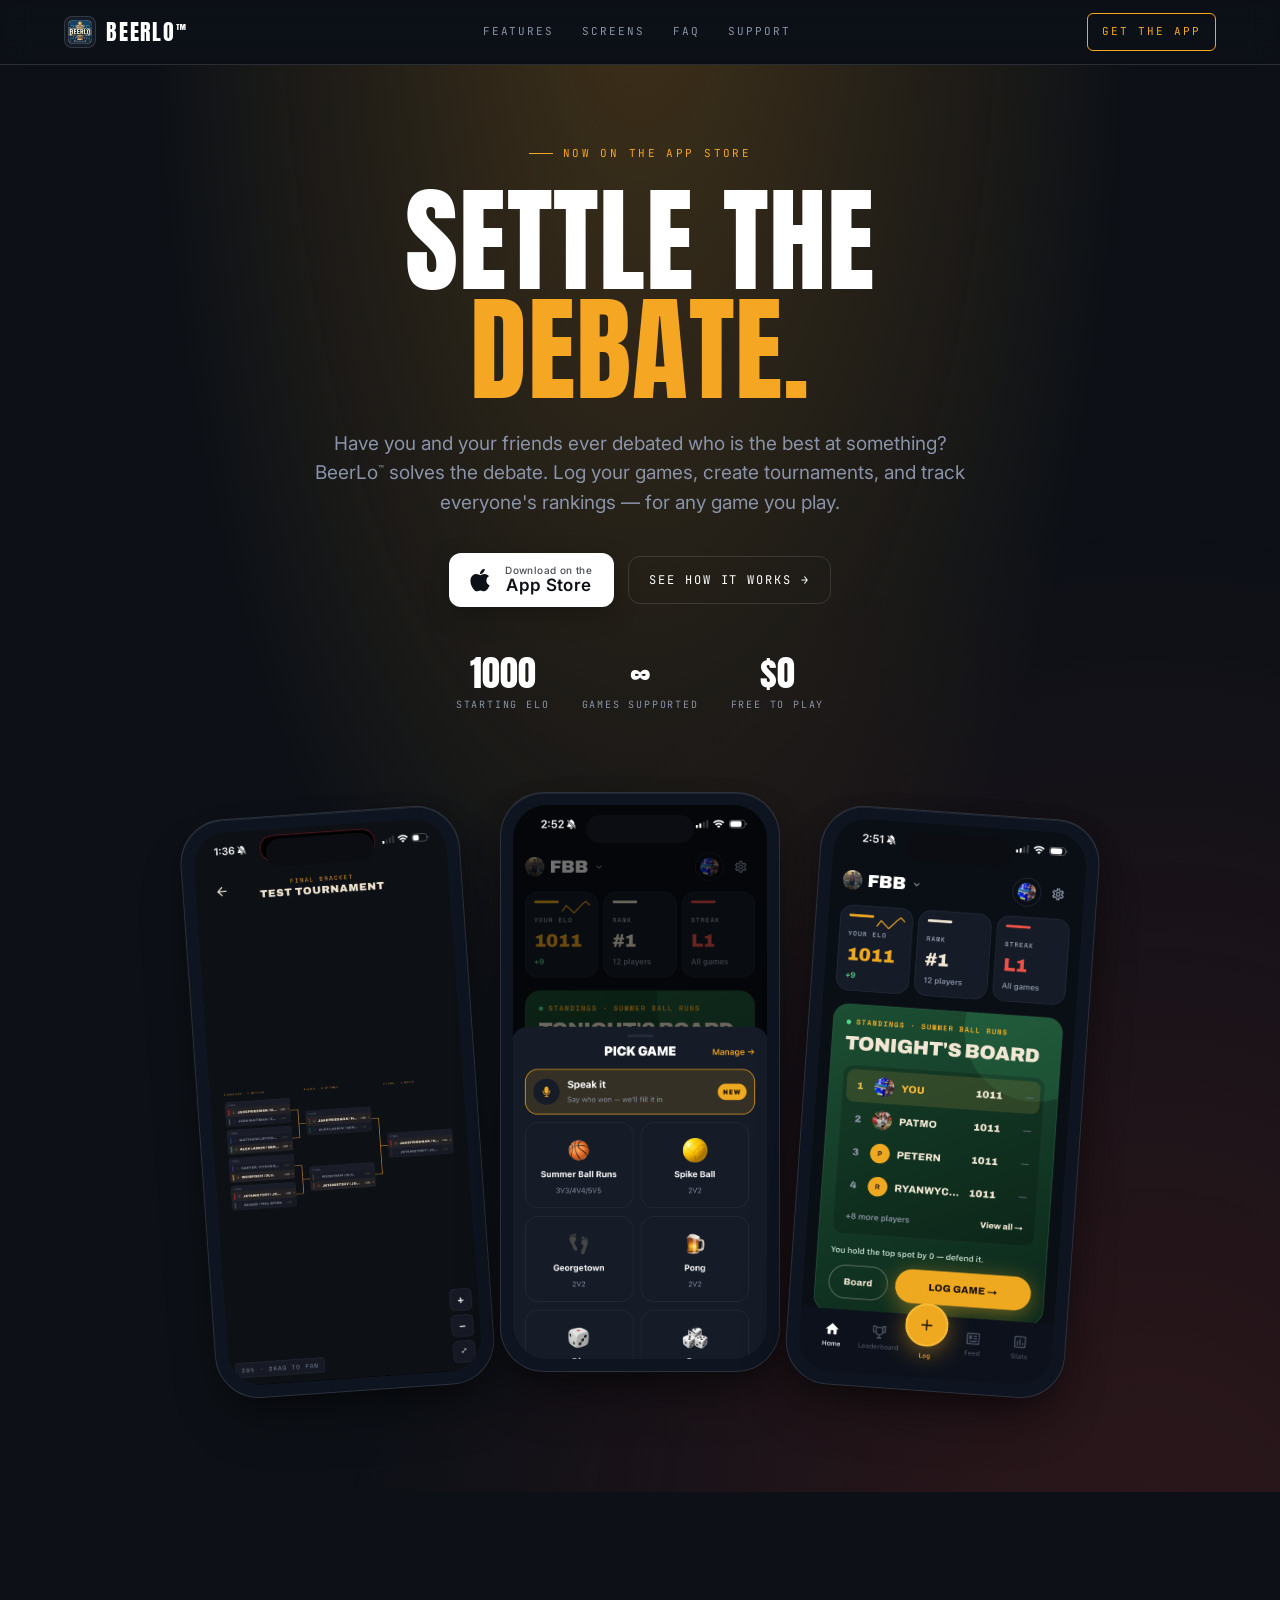
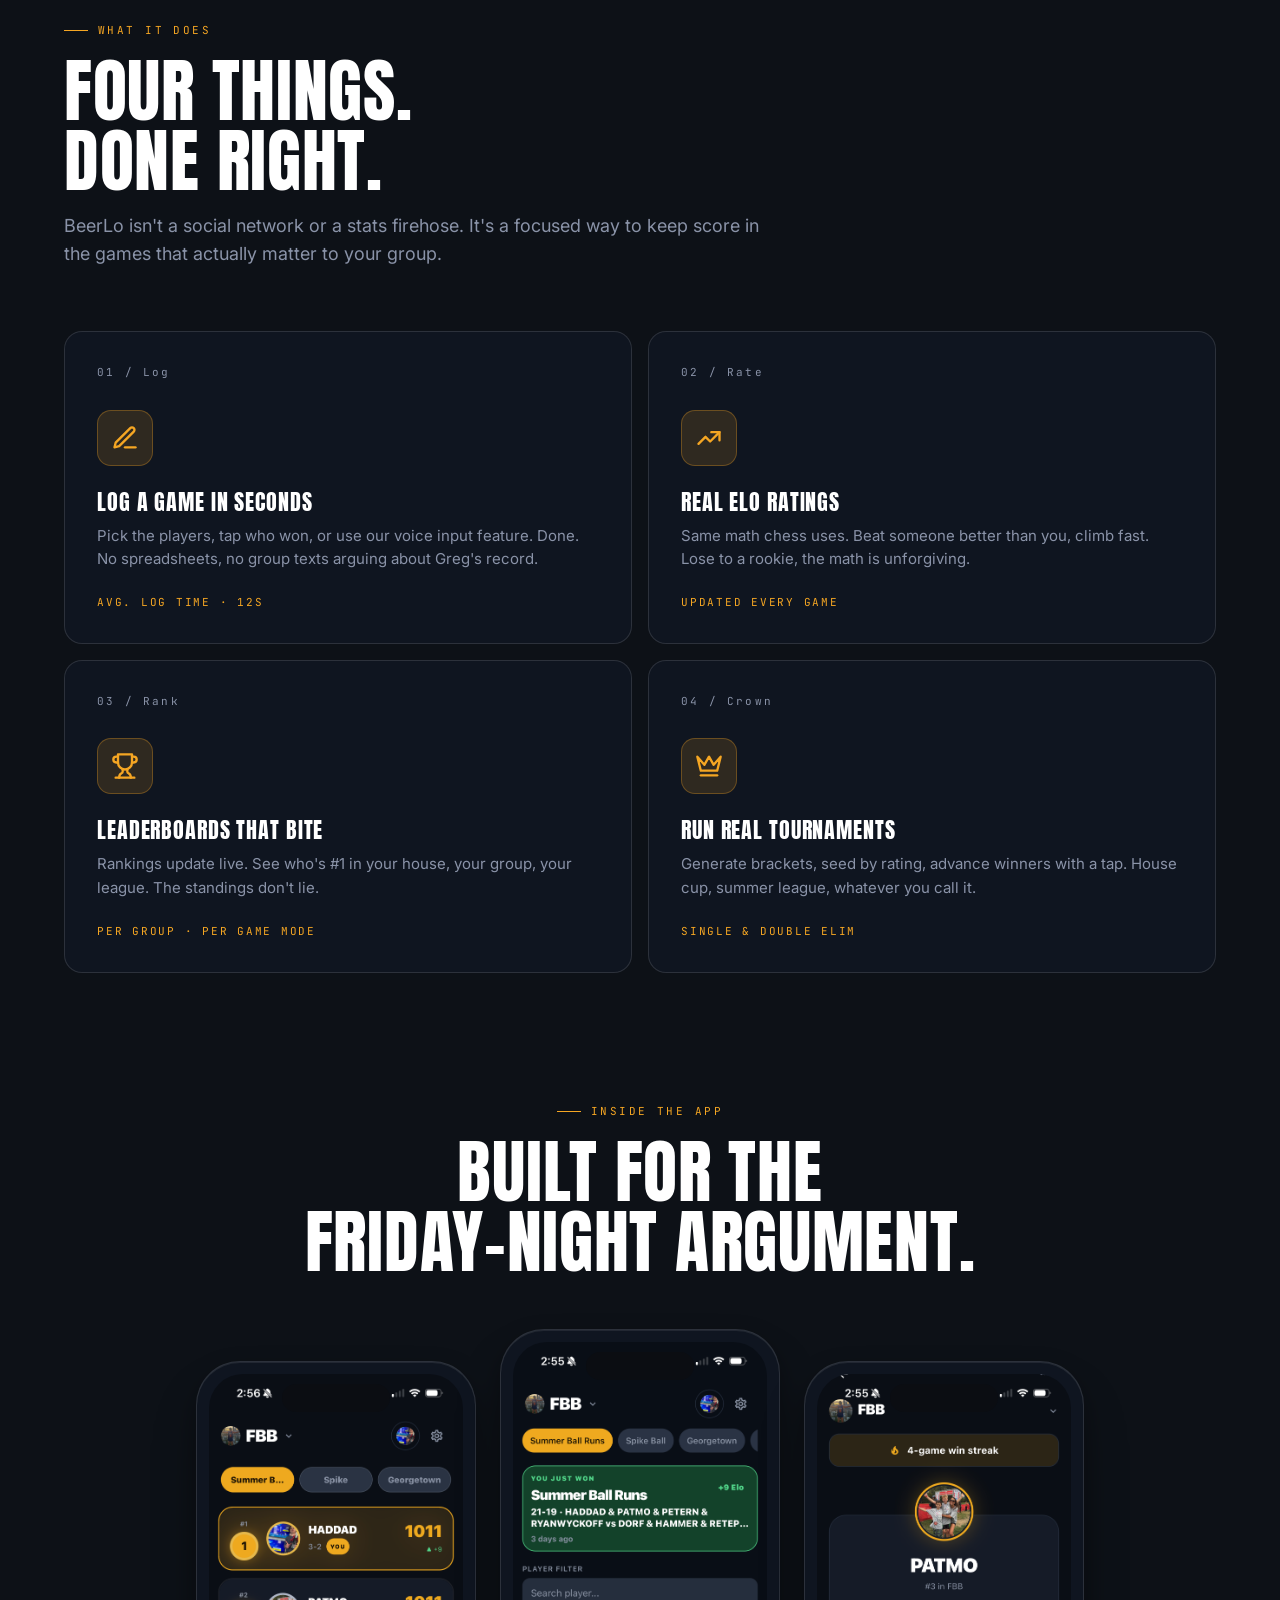
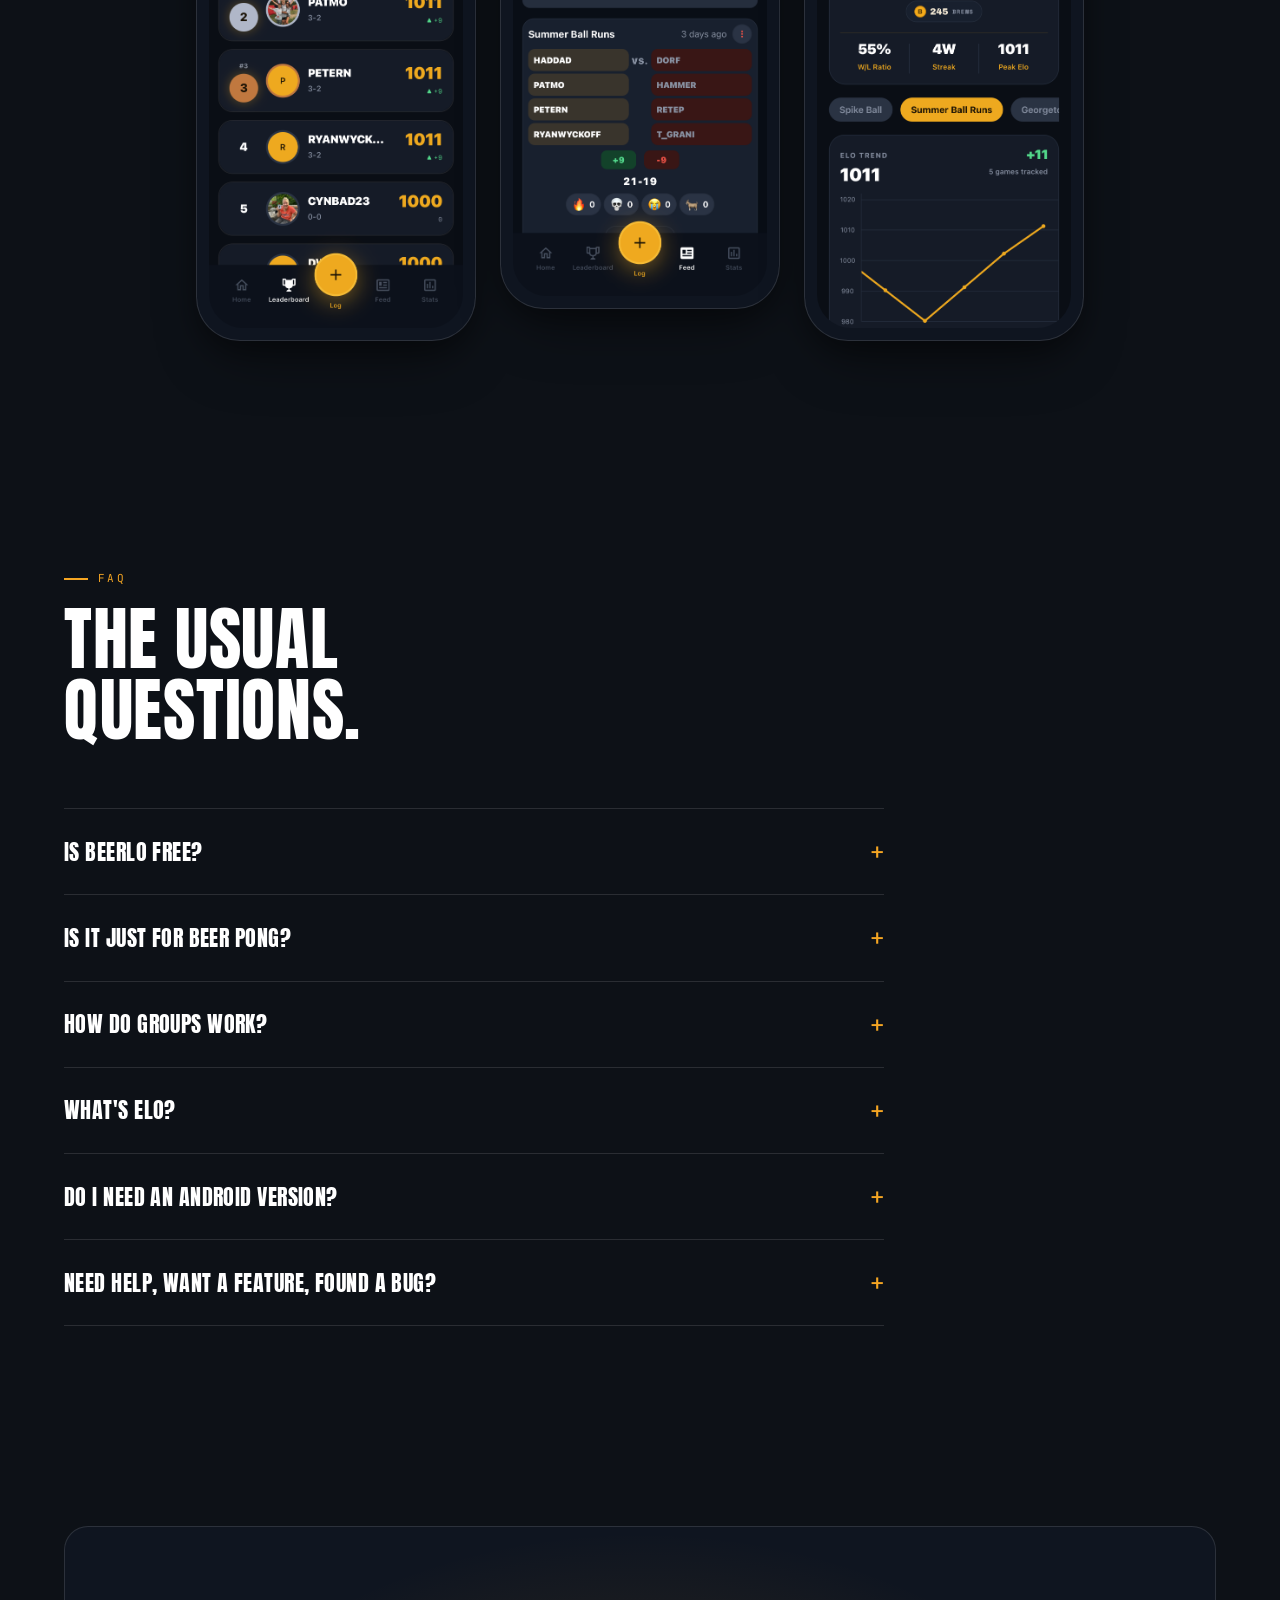
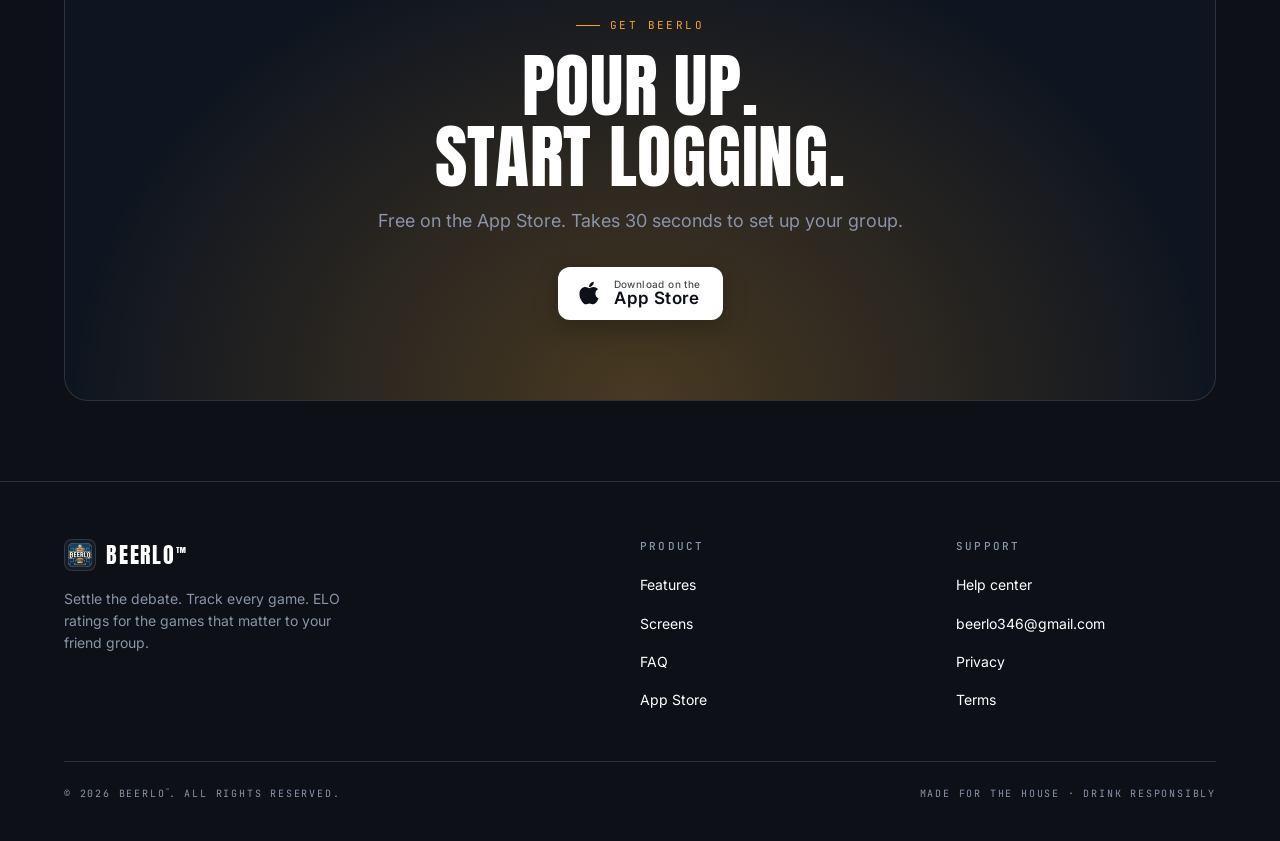
==== commit 53cf6ad4: "Update App Store link, add app screenshots, add voice input copy" ====
--- a/index.html
+++ b/index.html
@@ -30,7 +30,7 @@
       <a href="#faq">FAQ</a>
       <a href="support.html">Support</a>
     </nav>
-    <a href="https://apps.apple.com/app/beerlo" class="nav-cta" id="app-store-link-nav" target="_blank" rel="noopener">Get the App</a>
+    <a href="https://apps.apple.com/us/app/beerlo/id6762295358" class="nav-cta" id="app-store-link-nav" target="_blank" rel="noopener">Get the App</a>
   </div>
 </header>
 
@@ -49,7 +49,7 @@
     </p>
 
     <div class="hero-ctas">
-      <a href="https://apps.apple.com/app/beerlo" class="app-store-badge" id="app-store-link-hero" target="_blank" rel="noopener">
+      <a href="https://apps.apple.com/us/app/beerlo/id6762295358" class="app-store-badge" id="app-store-link-hero" target="_blank" rel="noopener">
         <svg class="apple-logo" viewBox="0 0 384 512" fill="currentColor" aria-hidden="true">
           <path d="M318.7 268.7c-.2-36.7 16.4-64.4 50-84.8-18.8-26.9-47.2-41.7-84.7-44.6-35.5-2.8-74.3 20.7-88.5 20.7-15 0-49.4-19.7-76.4-19.7C63.3 141.2 4 184.8 4 273.5q0 39.3 14.4 81.2c12.8 36.7 59 126.7 107.2 125.2 25.2-.6 43-17.9 75.8-17.9 31.8 0 48.3 17.9 76.4 17.9 48.6-.7 90.4-82.5 102.6-119.3-65.2-30.7-61.7-90-61.7-91.9zm-56.6-164.2c27.3-32.4 24.8-61.9 24-72.5-24.1 1.4-52 16.4-67.9 34.9-17.5 19.8-27.8 44.3-25.6 71.9 26.1 2 49.9-11.4 69.5-34.3z"/>
         </svg>
@@ -77,18 +77,17 @@
     </div>
 
     <div class="hero-phone-wrap">
-      <!-- Replace the inner div with <img src="images/screenshots/leaderboard.png" alt="..."> when you have screenshots -->
-      <div class="phone-mockup" aria-label="Leaderboard screen placeholder">
-        <div class="notch"></div>
-        <div class="phone-screen"><div class="placeholder-label">Leaderboard</div></div>
-      </div>
-      <div class="phone-mockup" aria-label="Log game screen placeholder">
-        <div class="notch"></div>
-        <div class="phone-screen"><div class="placeholder-label">Log a game</div></div>
-      </div>
-      <div class="phone-mockup" aria-label="Tournament bracket placeholder">
-        <div class="notch"></div>
-        <div class="phone-screen"><div class="placeholder-label">Tournament</div></div>
+      <div class="phone-mockup" aria-label="Tournament bracket">
+        <div class="notch"></div>
+        <img src="images/screenshots/IMG_3659.PNG" alt="BeerLo tournament bracket screen" />
+      </div>
+      <div class="phone-mockup" aria-label="Pick a game to log">
+        <div class="notch"></div>
+        <img src="images/screenshots/IMG_3656.PNG" alt="BeerLo pick a game to log screen" />
+      </div>
+      <div class="phone-mockup" aria-label="Tonight's board standings">
+        <div class="notch"></div>
+        <img src="images/screenshots/IMG_3655.PNG" alt="BeerLo tonight's board standings screen" />
       </div>
     </div>
   </div>
@@ -115,7 +114,7 @@
           </svg>
         </div>
         <h3>Log a game in seconds</h3>
-        <p>Pick the players, tap who won. Done. No spreadsheets, no group texts arguing about Greg's record.</p>
+        <p>Pick the players, tap who won, or use our voice input feature. Done. No spreadsheets, no group texts arguing about Greg's record.</p>
         <div class="feature-stat">Avg. log time · 12s</div>
       </article>
 
@@ -173,18 +172,17 @@
     </div>
 
     <div class="screens-strip">
-      <!-- Drop <img src="..."> tags inside .phone-mockup, or replace the whole .phone-screen contents -->
-      <div class="phone-mockup" aria-label="Stats screen placeholder">
-        <div class="notch"></div>
-        <div class="phone-screen"><div class="placeholder-label">Player stats</div></div>
-      </div>
-      <div class="phone-mockup" aria-label="Game feed screen placeholder">
-        <div class="notch"></div>
-        <div class="phone-screen"><div class="placeholder-label">Game feed</div></div>
-      </div>
-      <div class="phone-mockup" aria-label="Group screen placeholder">
-        <div class="notch"></div>
-        <div class="phone-screen"><div class="placeholder-label">Your group</div></div>
+      <div class="phone-mockup" aria-label="Leaderboard">
+        <div class="notch"></div>
+        <img src="images/screenshots/leaderboard.png" alt="BeerLo leaderboard screen" />
+      </div>
+      <div class="phone-mockup" aria-label="Game feed">
+        <div class="notch"></div>
+        <img src="images/screenshots/game-feed.png" alt="BeerLo game feed screen" />
+      </div>
+      <div class="phone-mockup" aria-label="Player profile">
+        <div class="notch"></div>
+        <img src="images/screenshots/player-profile.png" alt="BeerLo player profile screen" />
       </div>
     </div>
   </div>
@@ -242,7 +240,7 @@
     <div class="eyebrow" style="justify-content: center; display: inline-flex; margin-bottom: 16px;">Get BeerLo</div>
     <h2>Pour up.<br />Start logging.</h2>
     <p>Free on the App Store. Takes 30 seconds to set up your group.</p>
-    <a href="https://apps.apple.com/app/beerlo" class="app-store-badge" target="_blank" rel="noopener">
+    <a href="https://apps.apple.com/us/app/beerlo/id6762295358" class="app-store-badge" target="_blank" rel="noopener">
       <svg class="apple-logo" viewBox="0 0 384 512" fill="currentColor" aria-hidden="true">
         <path d="M318.7 268.7c-.2-36.7 16.4-64.4 50-84.8-18.8-26.9-47.2-41.7-84.7-44.6-35.5-2.8-74.3 20.7-88.5 20.7-15 0-49.4-19.7-76.4-19.7C63.3 141.2 4 184.8 4 273.5q0 39.3 14.4 81.2c12.8 36.7 59 126.7 107.2 125.2 25.2-.6 43-17.9 75.8-17.9 31.8 0 48.3 17.9 76.4 17.9 48.6-.7 90.4-82.5 102.6-119.3-65.2-30.7-61.7-90-61.7-91.9zm-56.6-164.2c27.3-32.4 24.8-61.9 24-72.5-24.1 1.4-52 16.4-67.9 34.9-17.5 19.8-27.8 44.3-25.6 71.9 26.1 2 49.9-11.4 69.5-34.3z"/>
       </svg>
@@ -273,7 +271,7 @@
           <li><a href="#features">Features</a></li>
           <li><a href="#screens">Screens</a></li>
           <li><a href="#faq">FAQ</a></li>
-          <li><a href="https://apps.apple.com/app/beerlo" target="_blank" rel="noopener">App Store</a></li>
+          <li><a href="https://apps.apple.com/us/app/beerlo/id6762295358" target="_blank" rel="noopener">App Store</a></li>
         </ul>
       </div>
       <div class="footer-col">
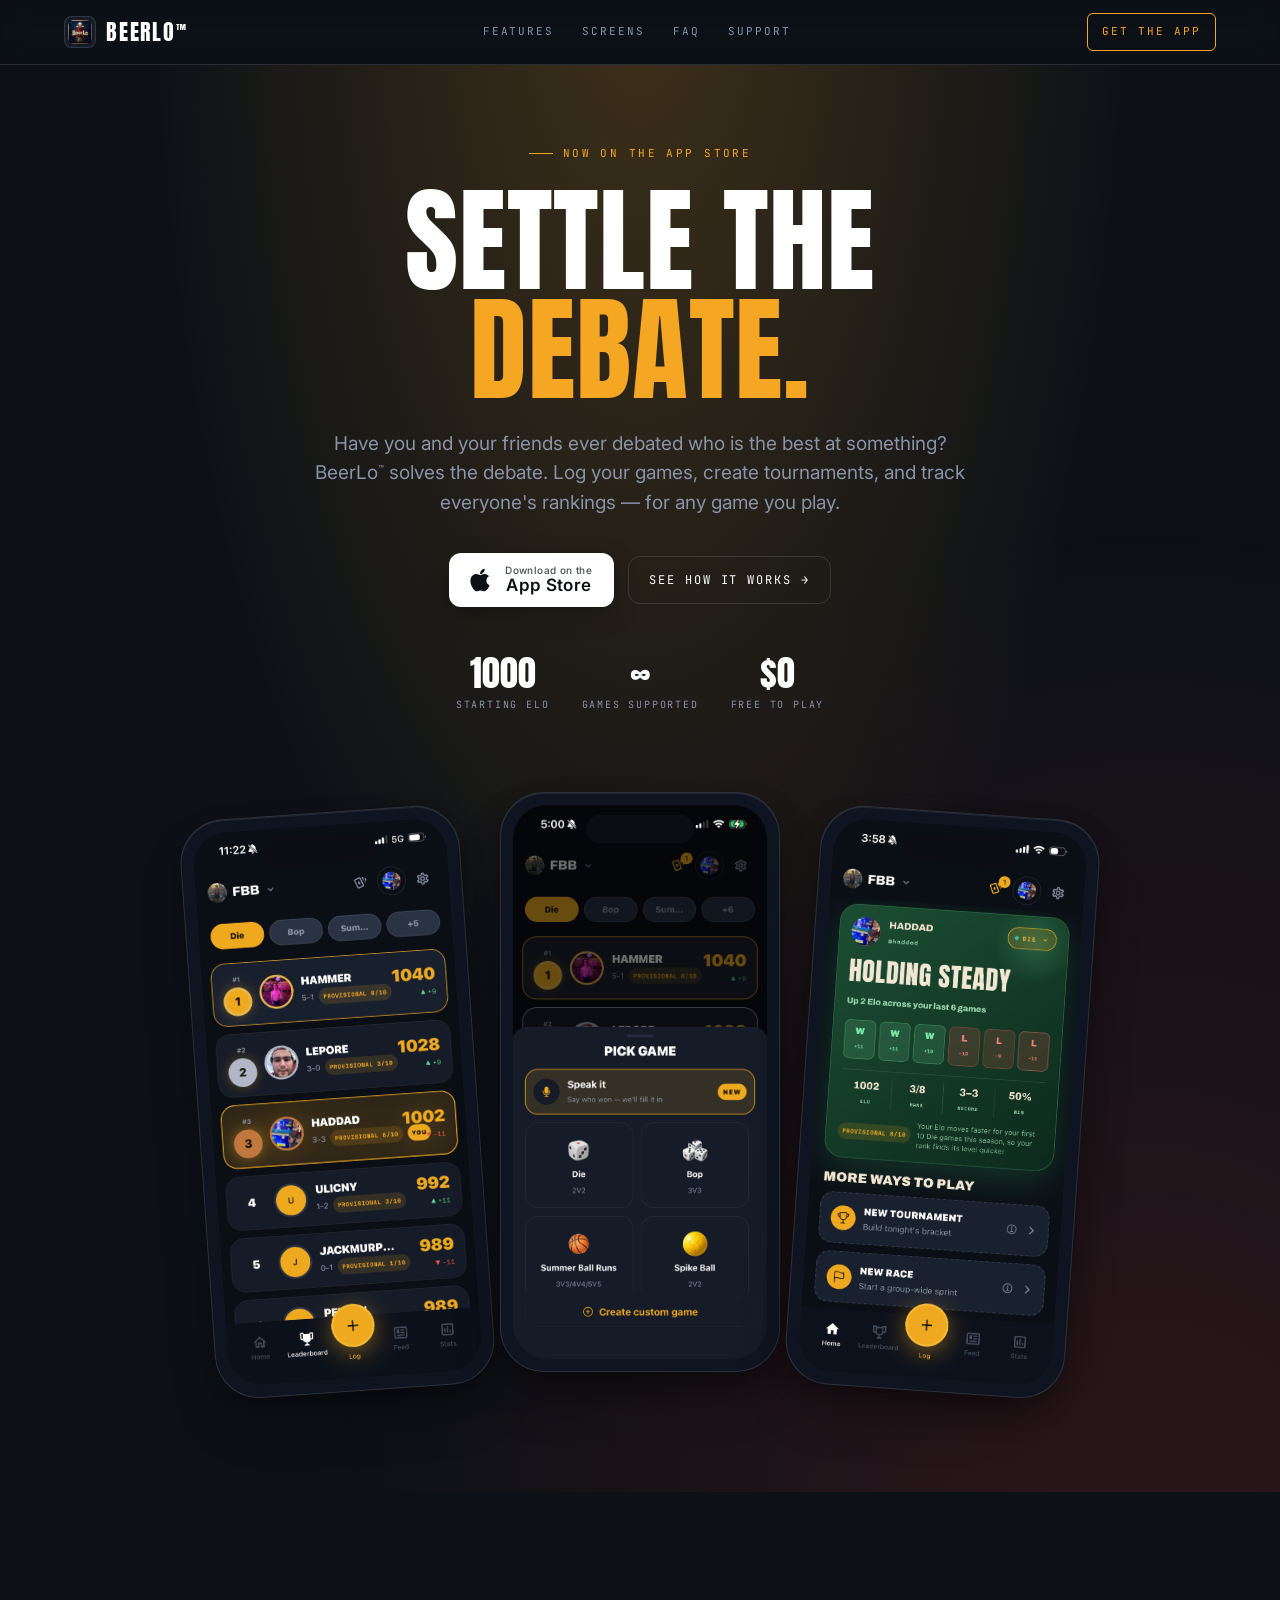
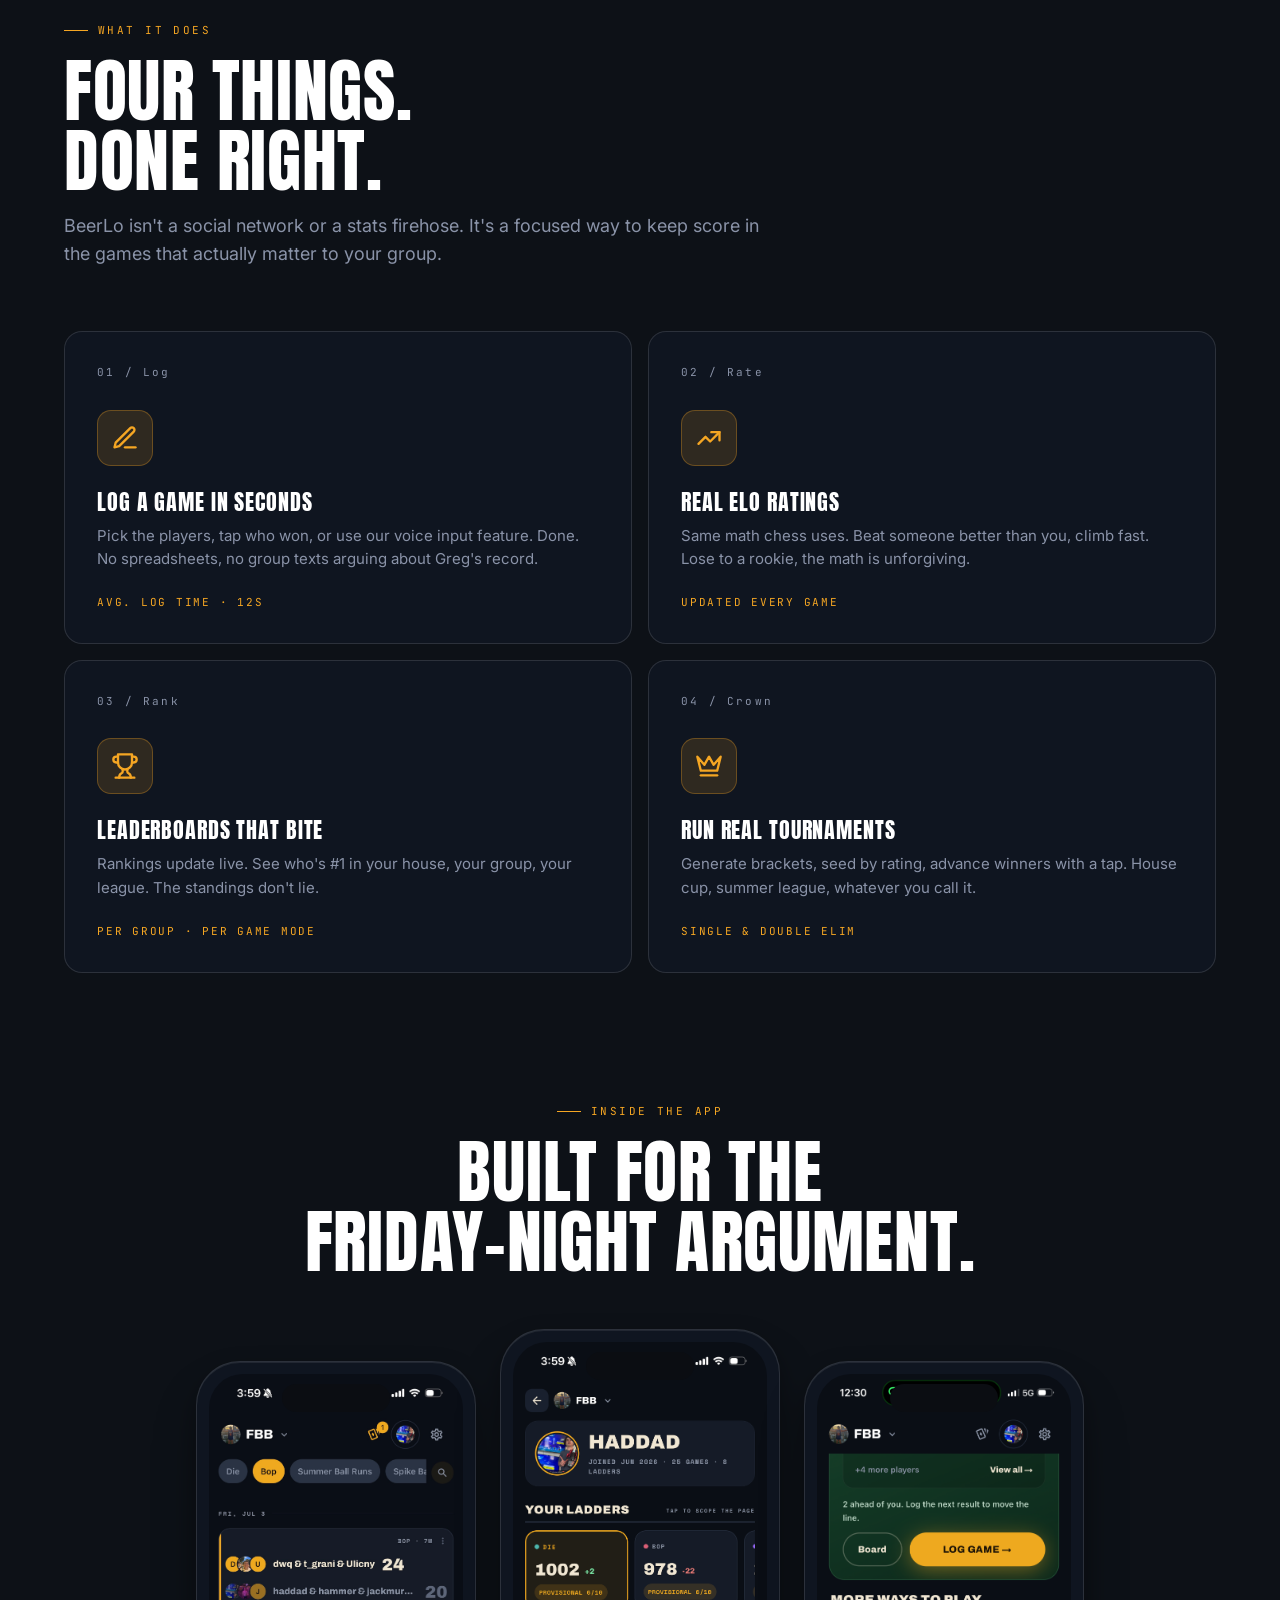
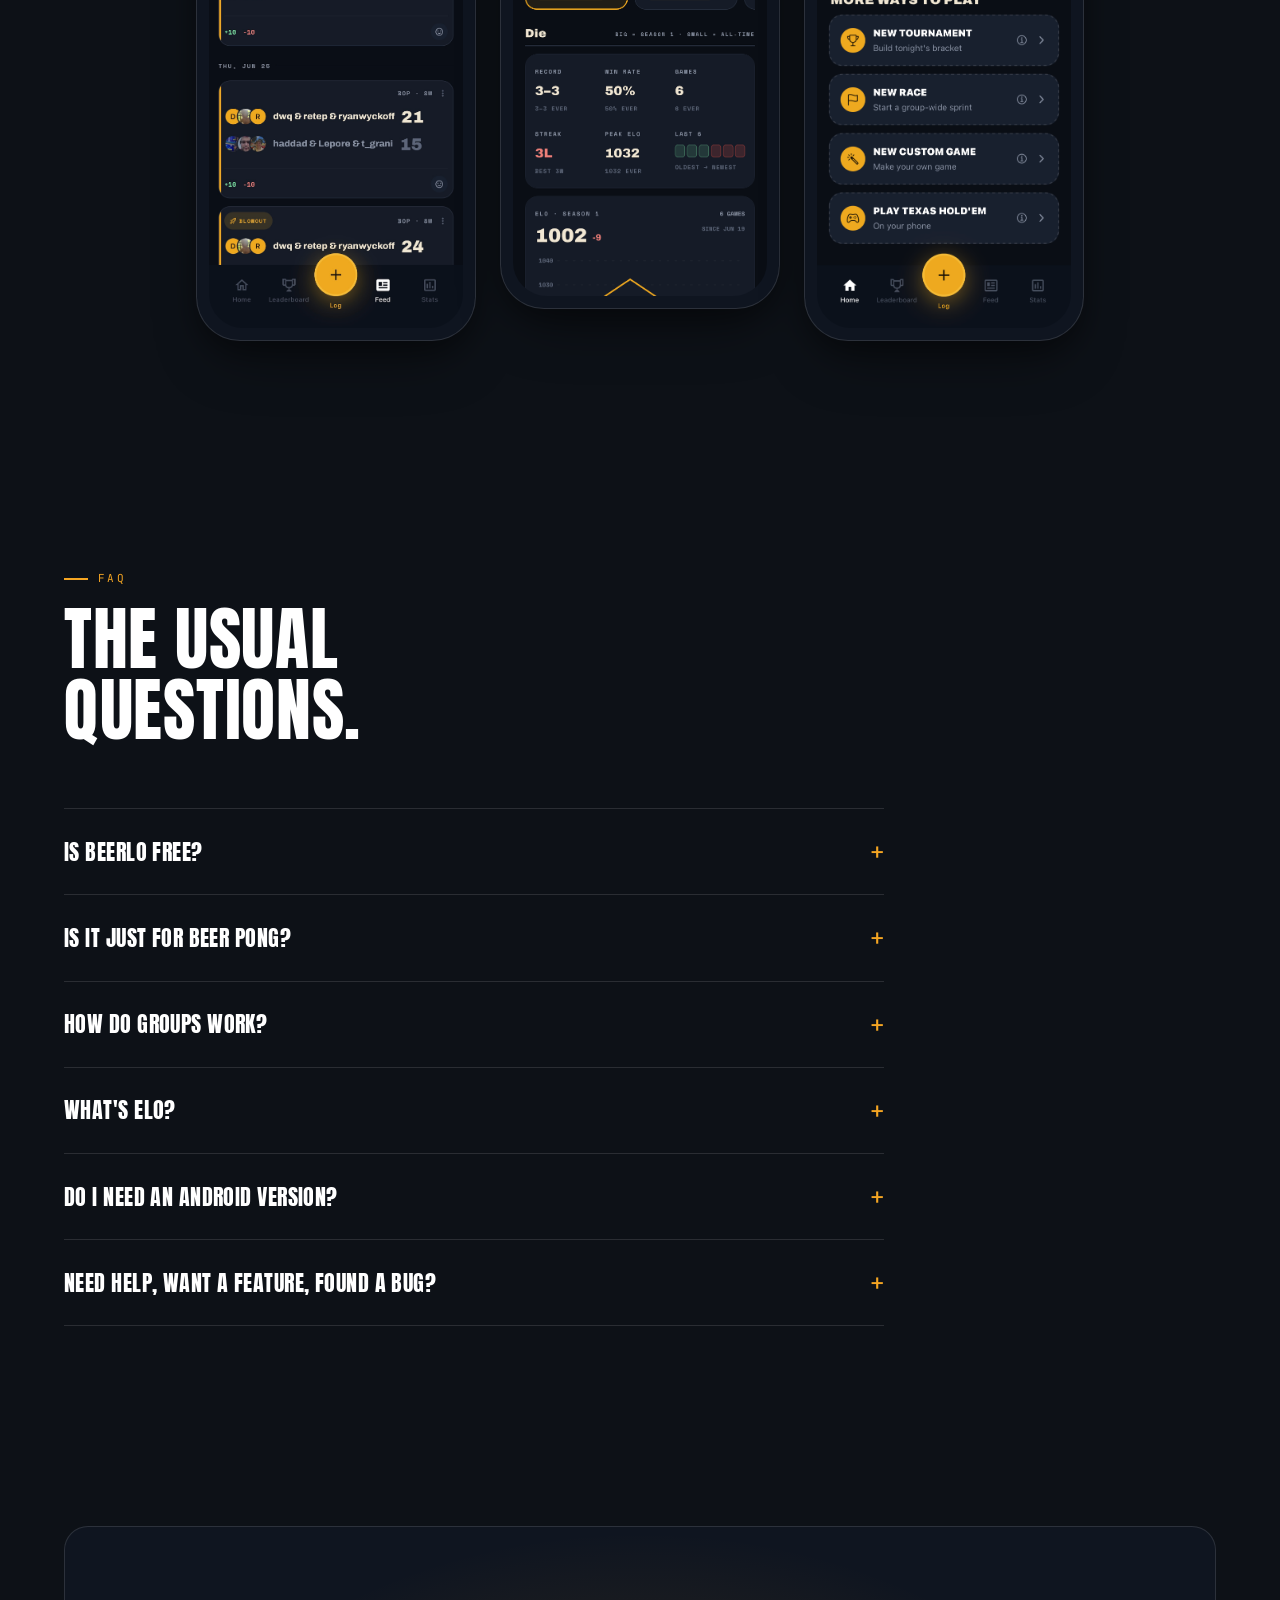
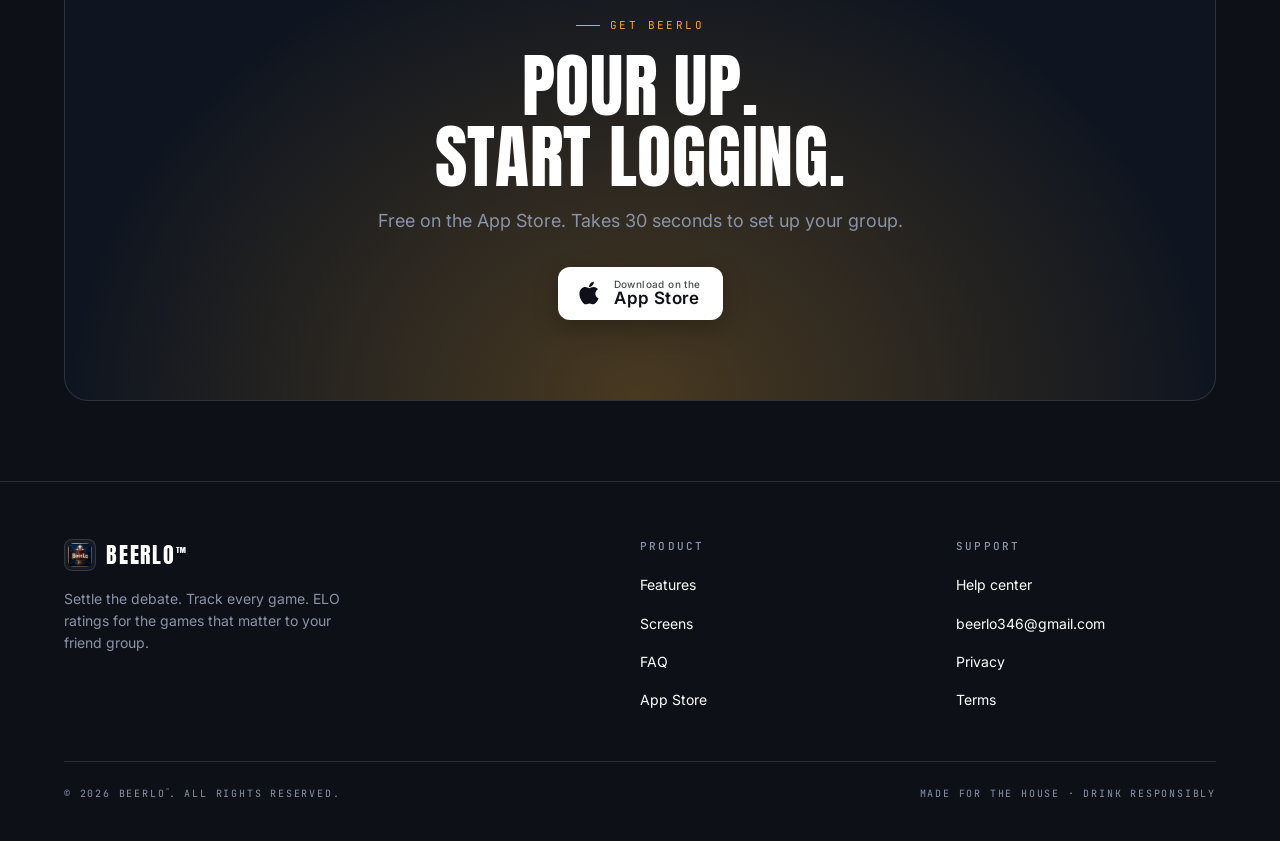
==== commit 1bc9e569: "Update screenshots and app icon for latest app version - Replace all six phone screenshots with curr" ====
--- a/index.html
+++ b/index.html
@@ -77,17 +77,17 @@
     </div>
 
     <div class="hero-phone-wrap">
-      <div class="phone-mockup" aria-label="Tournament bracket">
-        <div class="notch"></div>
-        <img src="images/screenshots/IMG_3659.PNG" alt="BeerLo tournament bracket screen" />
+      <div class="phone-mockup" aria-label="Group leaderboard">
+        <div class="notch"></div>
+        <img src="images/screenshots/leaderboard.png" alt="BeerLo leaderboard screen showing ranked players with ELO ratings" />
       </div>
       <div class="phone-mockup" aria-label="Pick a game to log">
         <div class="notch"></div>
-        <img src="images/screenshots/IMG_3656.PNG" alt="BeerLo pick a game to log screen" />
-      </div>
-      <div class="phone-mockup" aria-label="Tonight's board standings">
-        <div class="notch"></div>
-        <img src="images/screenshots/IMG_3655.PNG" alt="BeerLo tonight's board standings screen" />
+        <img src="images/screenshots/log-game.png" alt="BeerLo pick a game screen with Die, Bop, Summer Ball Runs and Spike Ball" />
+      </div>
+      <div class="phone-mockup" aria-label="Your recent form">
+        <div class="notch"></div>
+        <img src="images/screenshots/home-form.png" alt="BeerLo home screen showing recent form, ELO, rank and win rate" />
       </div>
     </div>
   </div>
@@ -172,17 +172,17 @@
     </div>
 
     <div class="screens-strip">
-      <div class="phone-mockup" aria-label="Leaderboard">
-        <div class="notch"></div>
-        <img src="images/screenshots/leaderboard.png" alt="BeerLo leaderboard screen" />
-      </div>
       <div class="phone-mockup" aria-label="Game feed">
         <div class="notch"></div>
-        <img src="images/screenshots/game-feed.png" alt="BeerLo game feed screen" />
-      </div>
-      <div class="phone-mockup" aria-label="Player profile">
-        <div class="notch"></div>
-        <img src="images/screenshots/player-profile.png" alt="BeerLo player profile screen" />
+        <img src="images/screenshots/game-feed.png" alt="BeerLo game feed showing recent match results and ELO swings" />
+      </div>
+      <div class="phone-mockup" aria-label="Player stats">
+        <div class="notch"></div>
+        <img src="images/screenshots/player-stats.png" alt="BeerLo player stats screen with ladders, record, streak and peak ELO" />
+      </div>
+      <div class="phone-mockup" aria-label="More ways to play">
+        <div class="notch"></div>
+        <img src="images/screenshots/more-ways-to-play.png" alt="BeerLo home screen showing tournaments, races, custom games and Texas Hold'em" />
       </div>
     </div>
   </div>
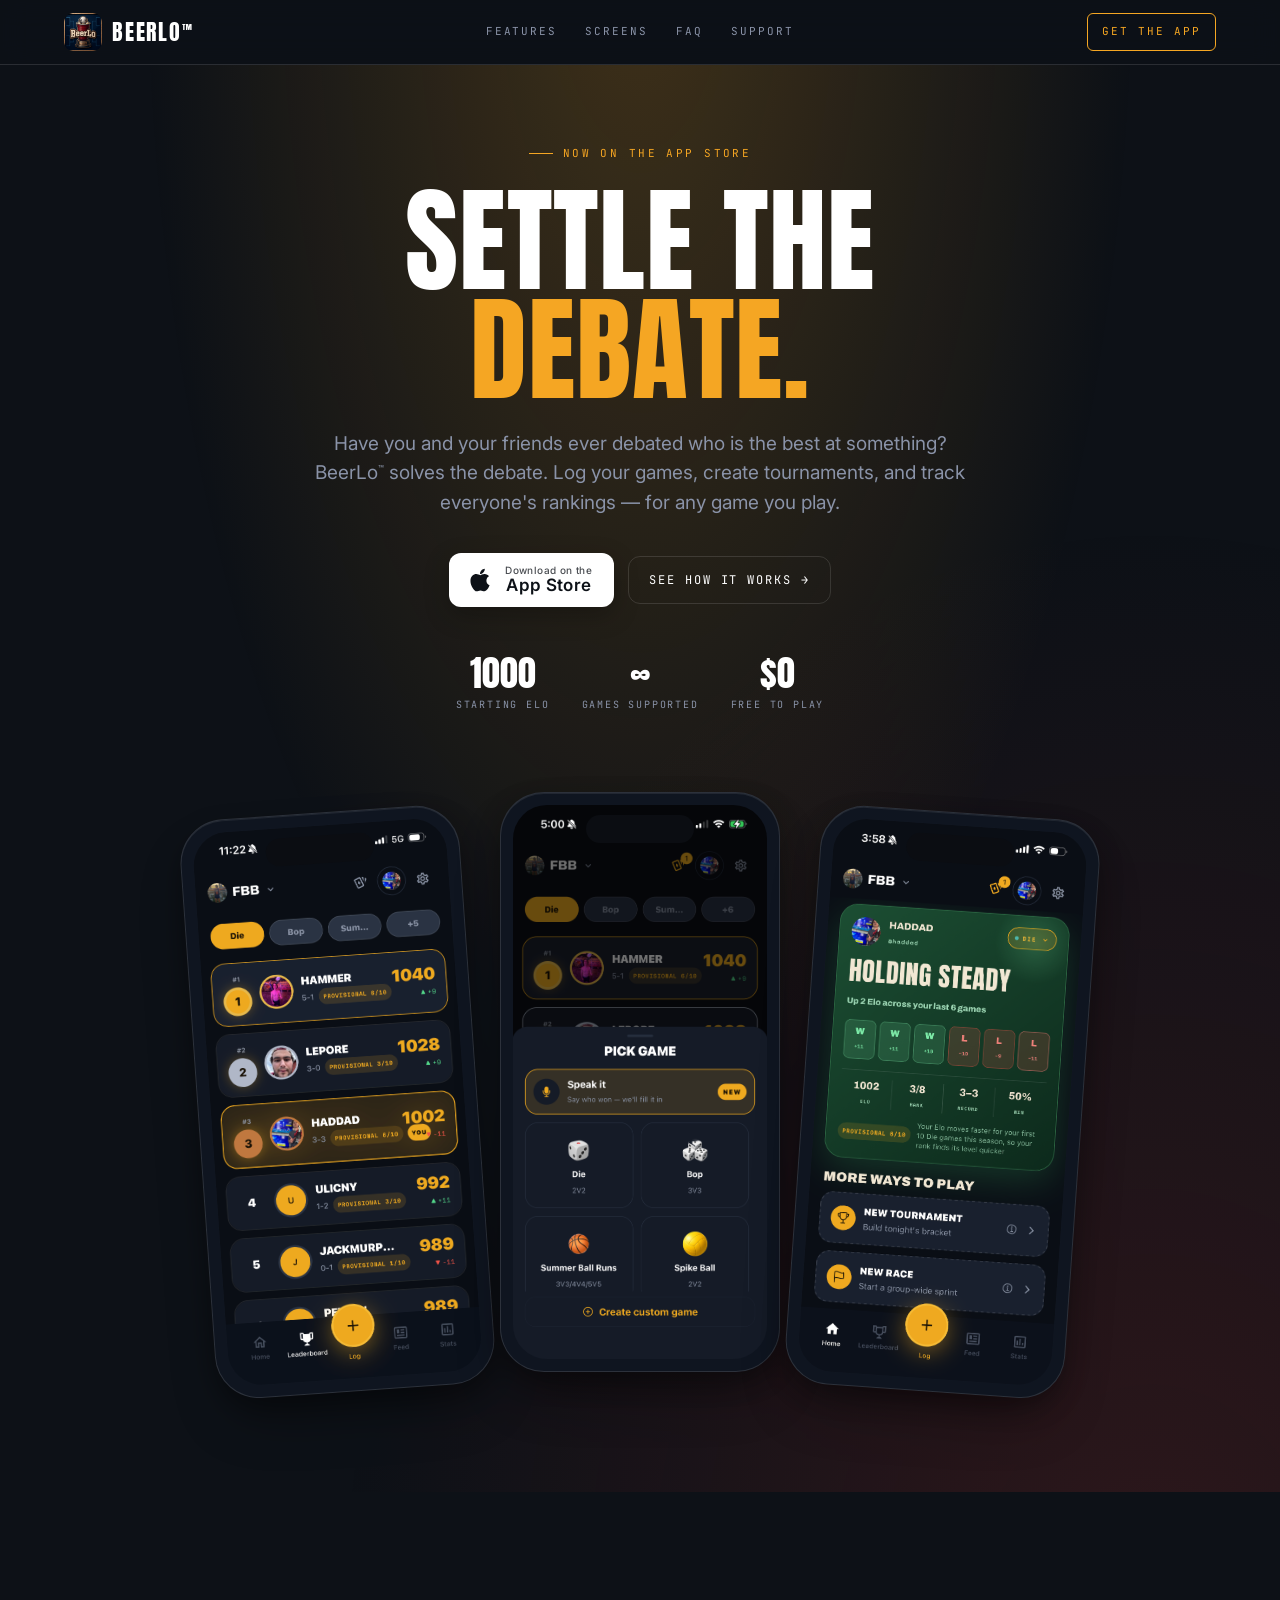
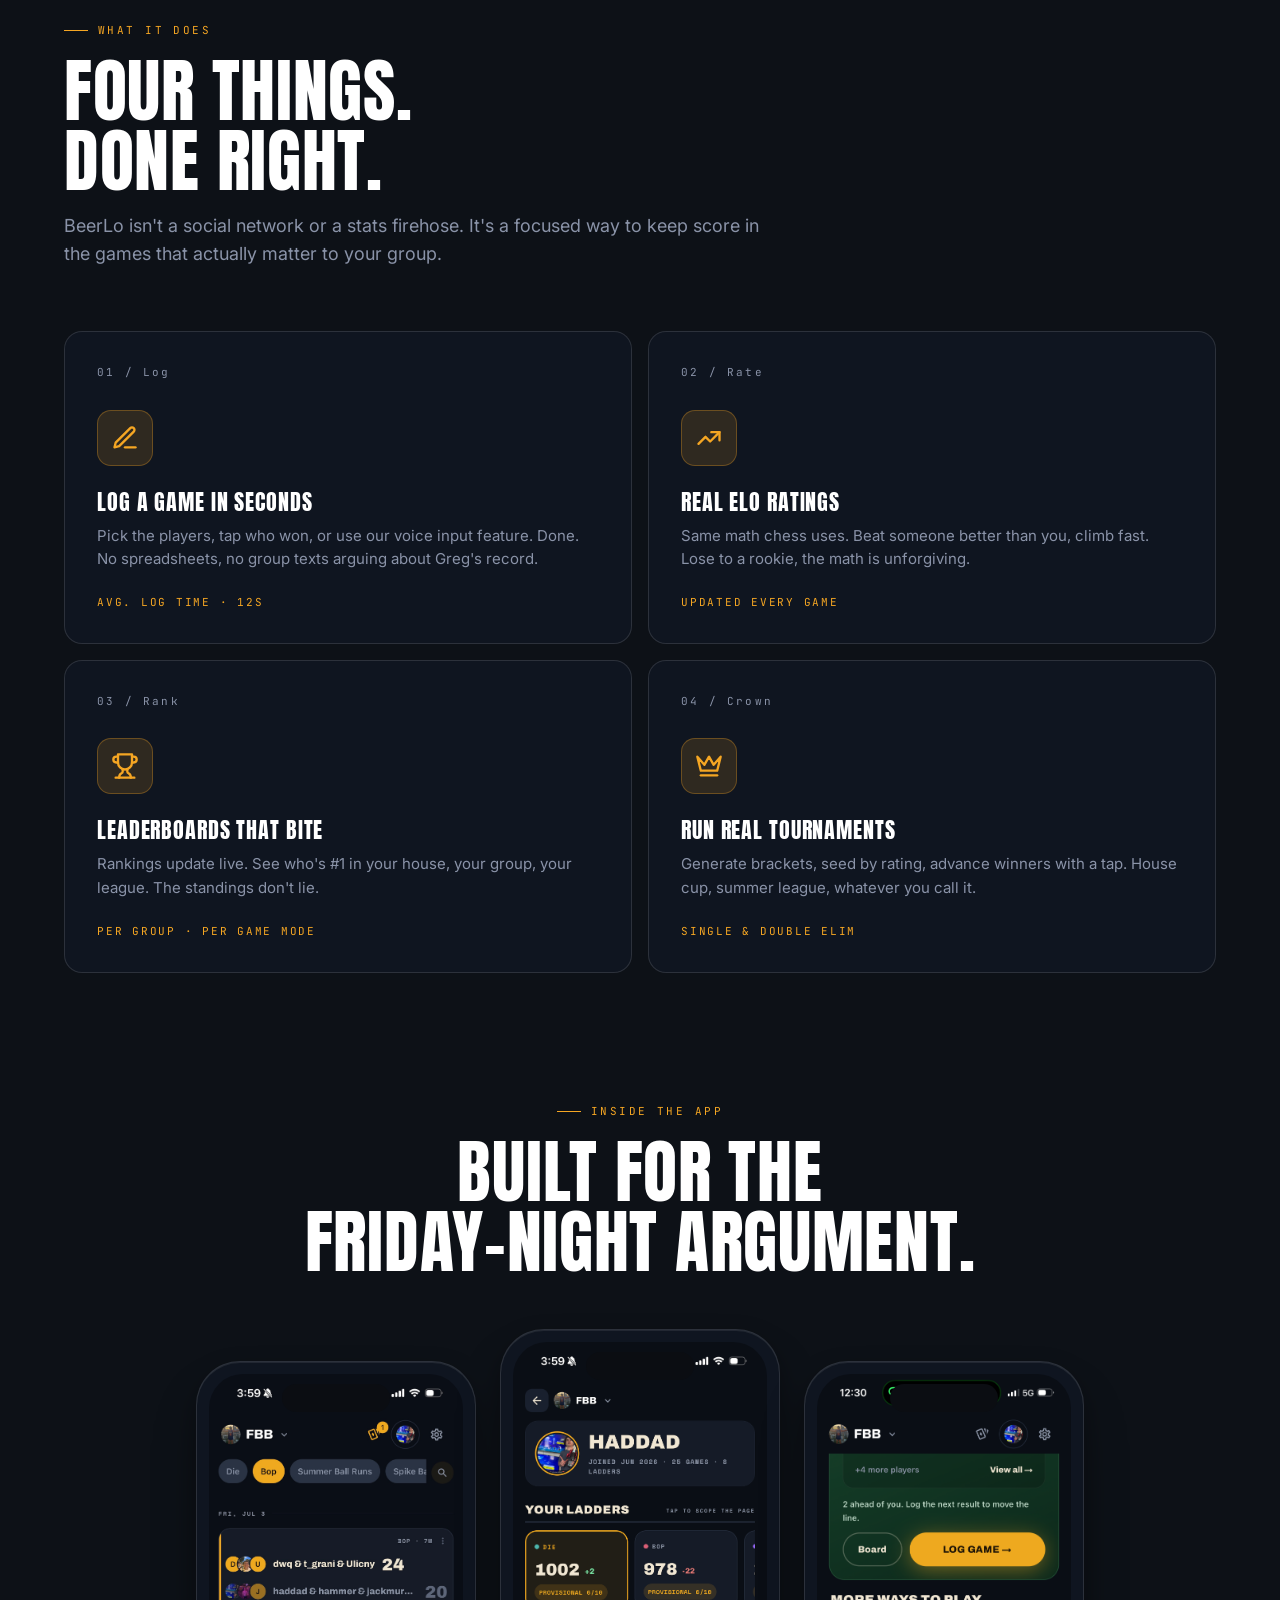
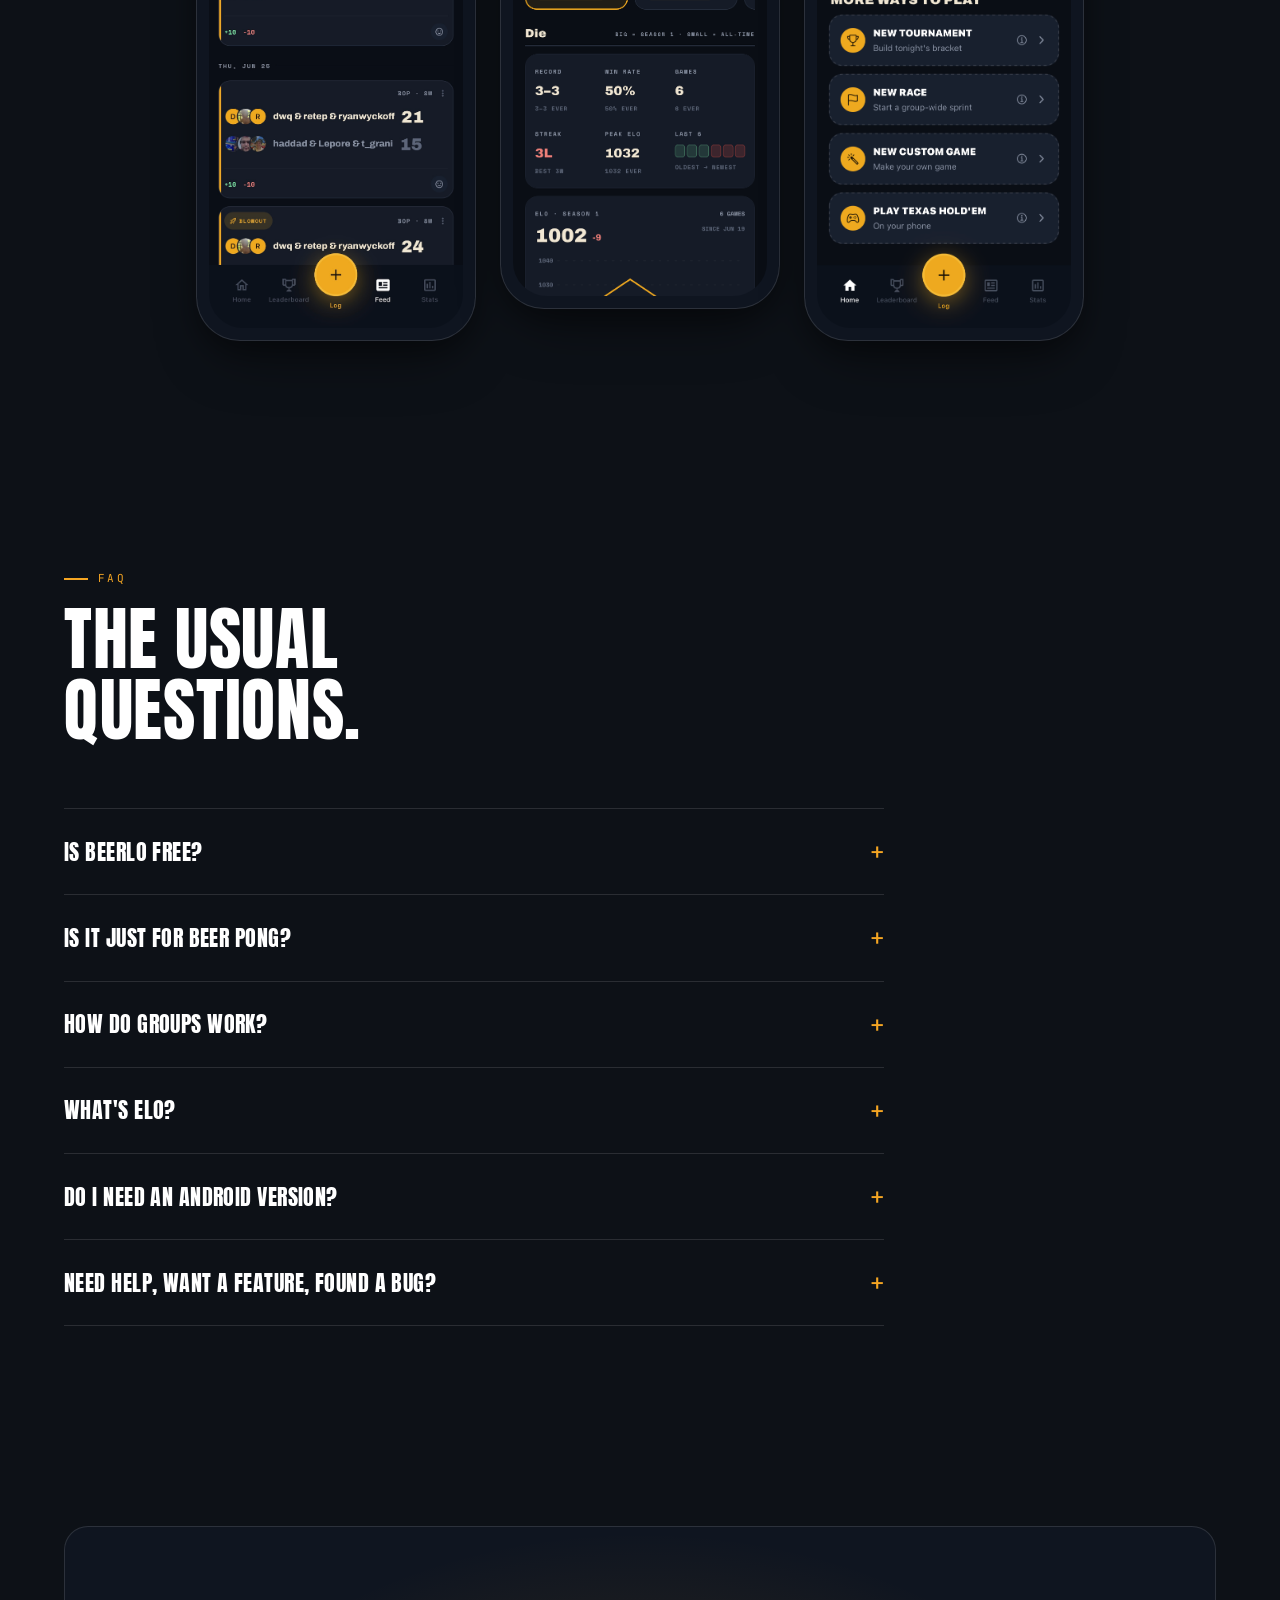
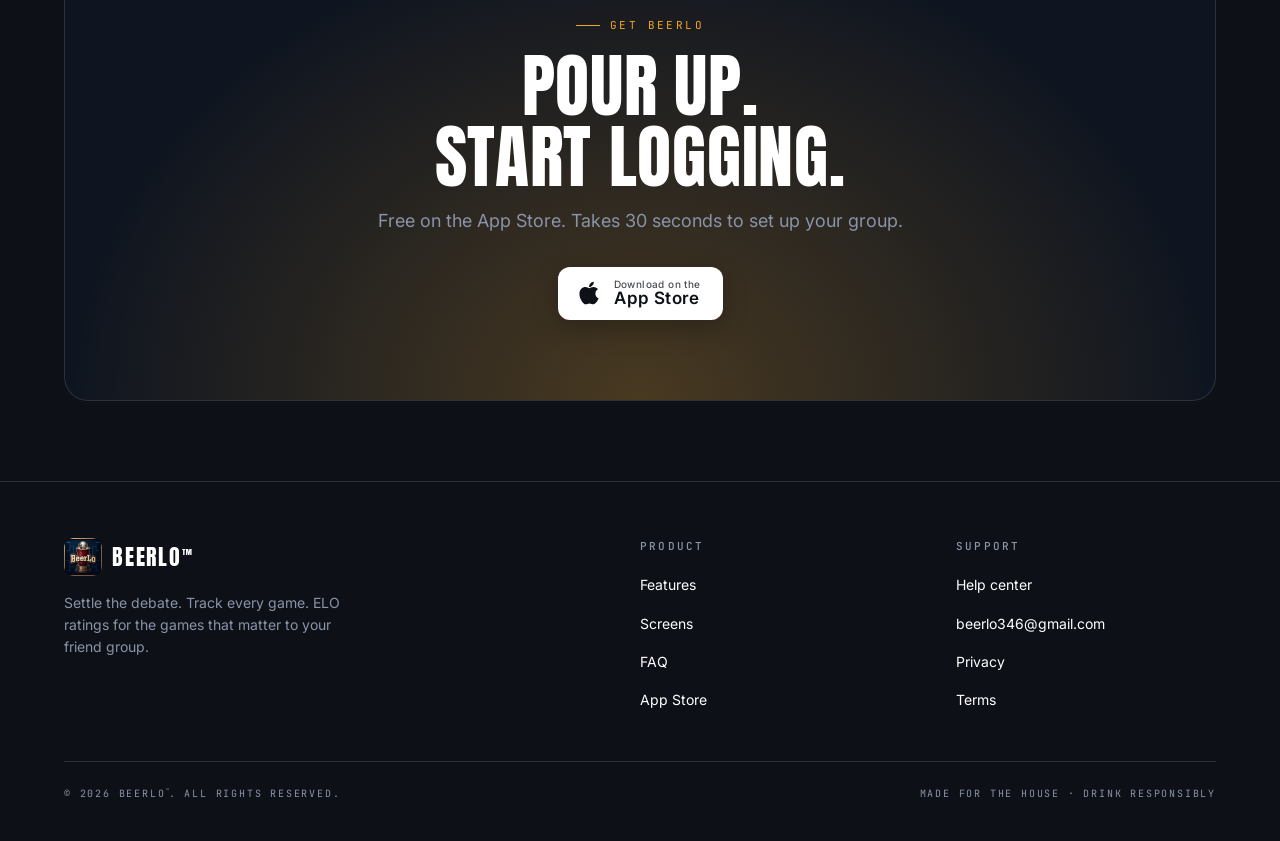
==== commit dfbe749a: "Fix favicon and nav logo - Replace Expo placeholder favicon (blue chevron) with a cropped   cup+ball" ====
--- a/index.html
+++ b/index.html
@@ -5,11 +5,15 @@
 <meta name="viewport" content="width=device-width, initial-scale=1" />
 <title>BeerLo™ — Settle the debate. Track every game.</title>
 <meta name="description" content="BeerLo is the easiest way to log games, run tournaments, and crown your friend group's champion. ELO ratings, leaderboards, and rivalry — all in one app." />
-<link rel="icon" type="image/png" href="images/favicon.png" />
-<link rel="apple-touch-icon" href="images/app-icon-square.png" />
+<link rel="icon" type="image/png" sizes="32x32" href="images/favicon-32.png?v=3" />
+<link rel="icon" type="image/png" sizes="64x64" href="images/favicon.png?v=3" />
+<link rel="apple-touch-icon" href="images/app-icon-square.png?v=3" />
 <meta property="og:title" content="BeerLo™ — Settle the debate. Track every game." />
 <meta property="og:description" content="ELO ratings for your group's games. Pong, beer pong, anything you compete at." />
-<meta property="og:image" content="images/app-icon-square.png" />
+<meta property="og:image" content="https://beerlo.net/images/app-icon-square.png" />
+<meta property="og:url" content="https://beerlo.net/" />
+<meta property="og:type" content="website" />
+<meta name="twitter:card" content="summary_large_image" />
 <meta name="theme-color" content="#0D1117" />
 <link rel="stylesheet" href="styles.css" />
 </head>
--- a/styles.css
+++ b/styles.css
@@ -172,14 +172,19 @@
   font-family: var(--font-display);
   font-size: 22px; letter-spacing: 0.08em; text-transform: uppercase;
 }
+/* The app icon carries its own frame and rounded corners, so the mark is just
+   a clipping box — no competing background or border. */
 .brand-mark {
-  width: 32px; height: 32px; border-radius: 8px;
-  display: grid; place-items: center;
-  background: var(--bg-elev);
-  border: 1px solid var(--rule);
+  width: 38px; height: 38px; border-radius: 9px;
+  display: block;
   overflow: hidden;
-}
-.brand-mark img { width: 24px; height: 24px; object-fit: contain; }
+  flex: none;
+}
+.brand-mark img {
+  width: 100%; height: 100%;
+  object-fit: cover;
+  display: block;
+}
 
 /* Trademark symbol — small, raised, no inherited letter-spacing/transform */
 .tm {
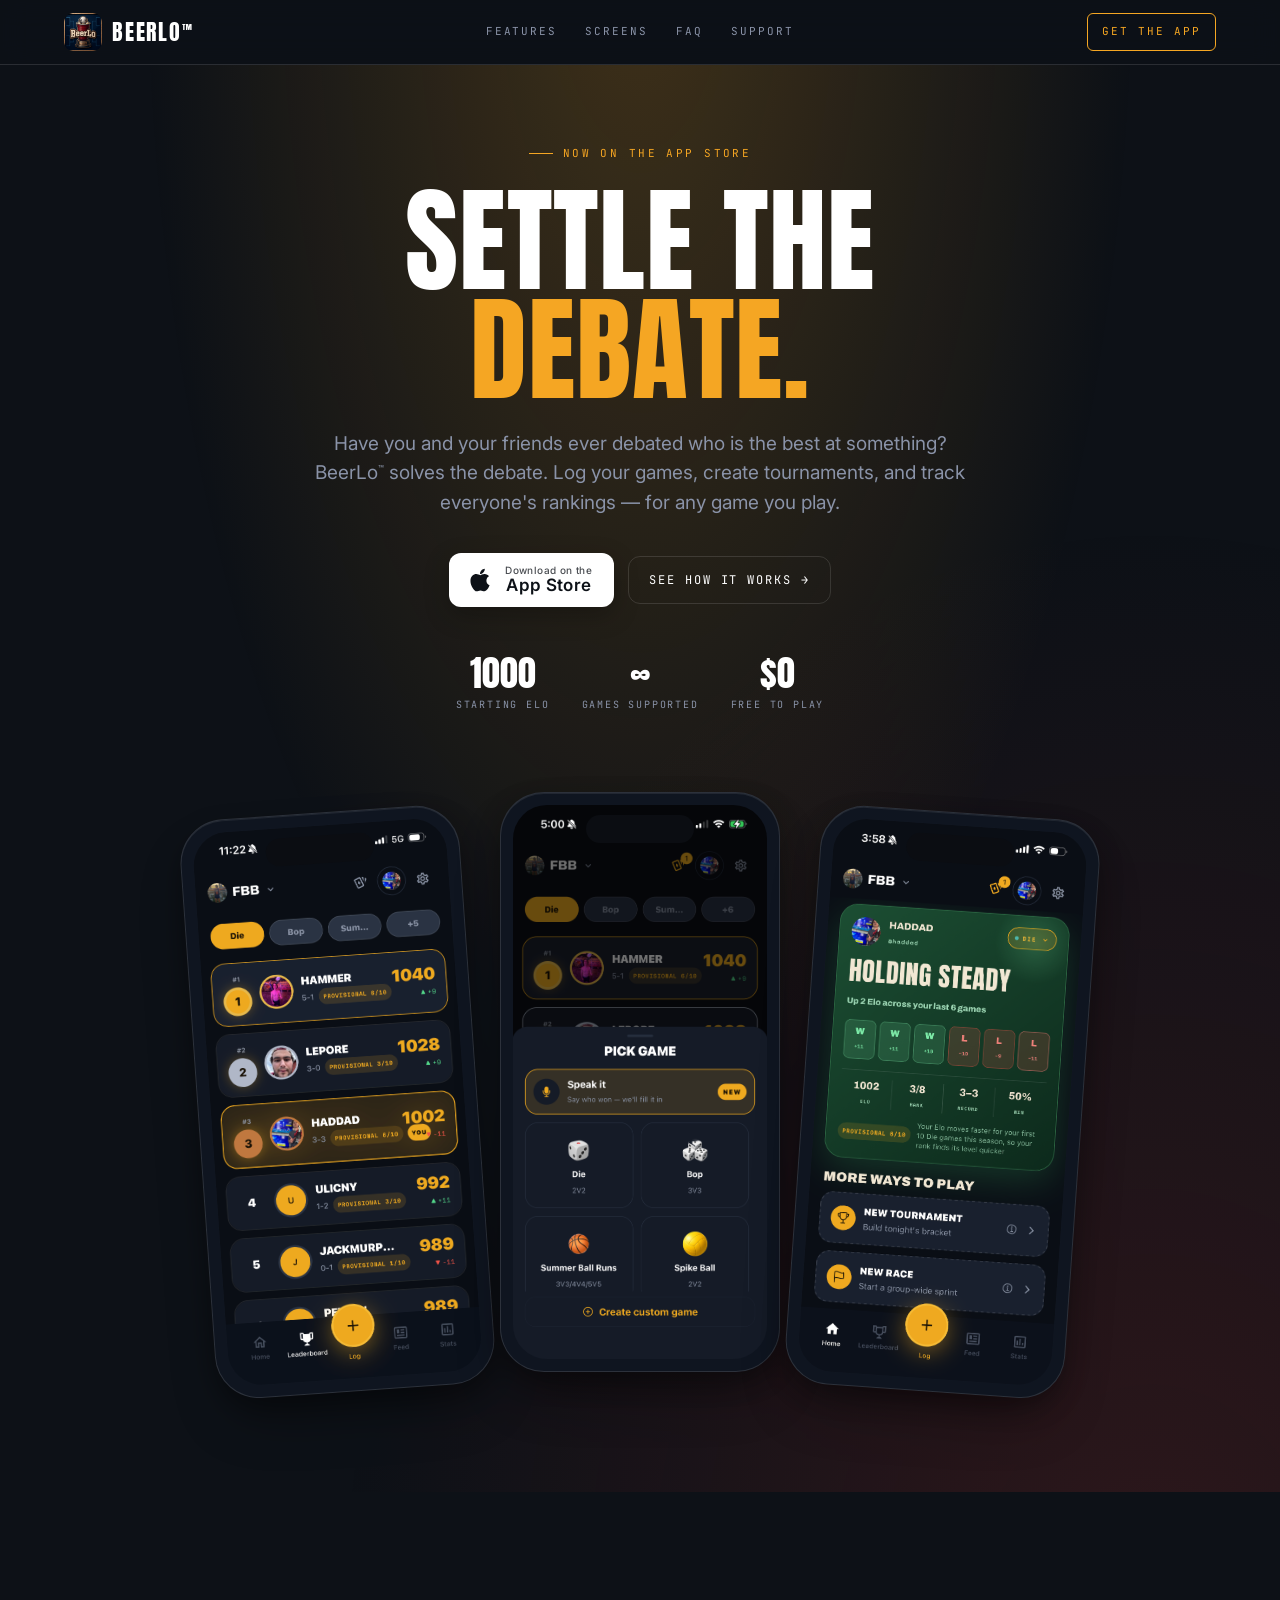
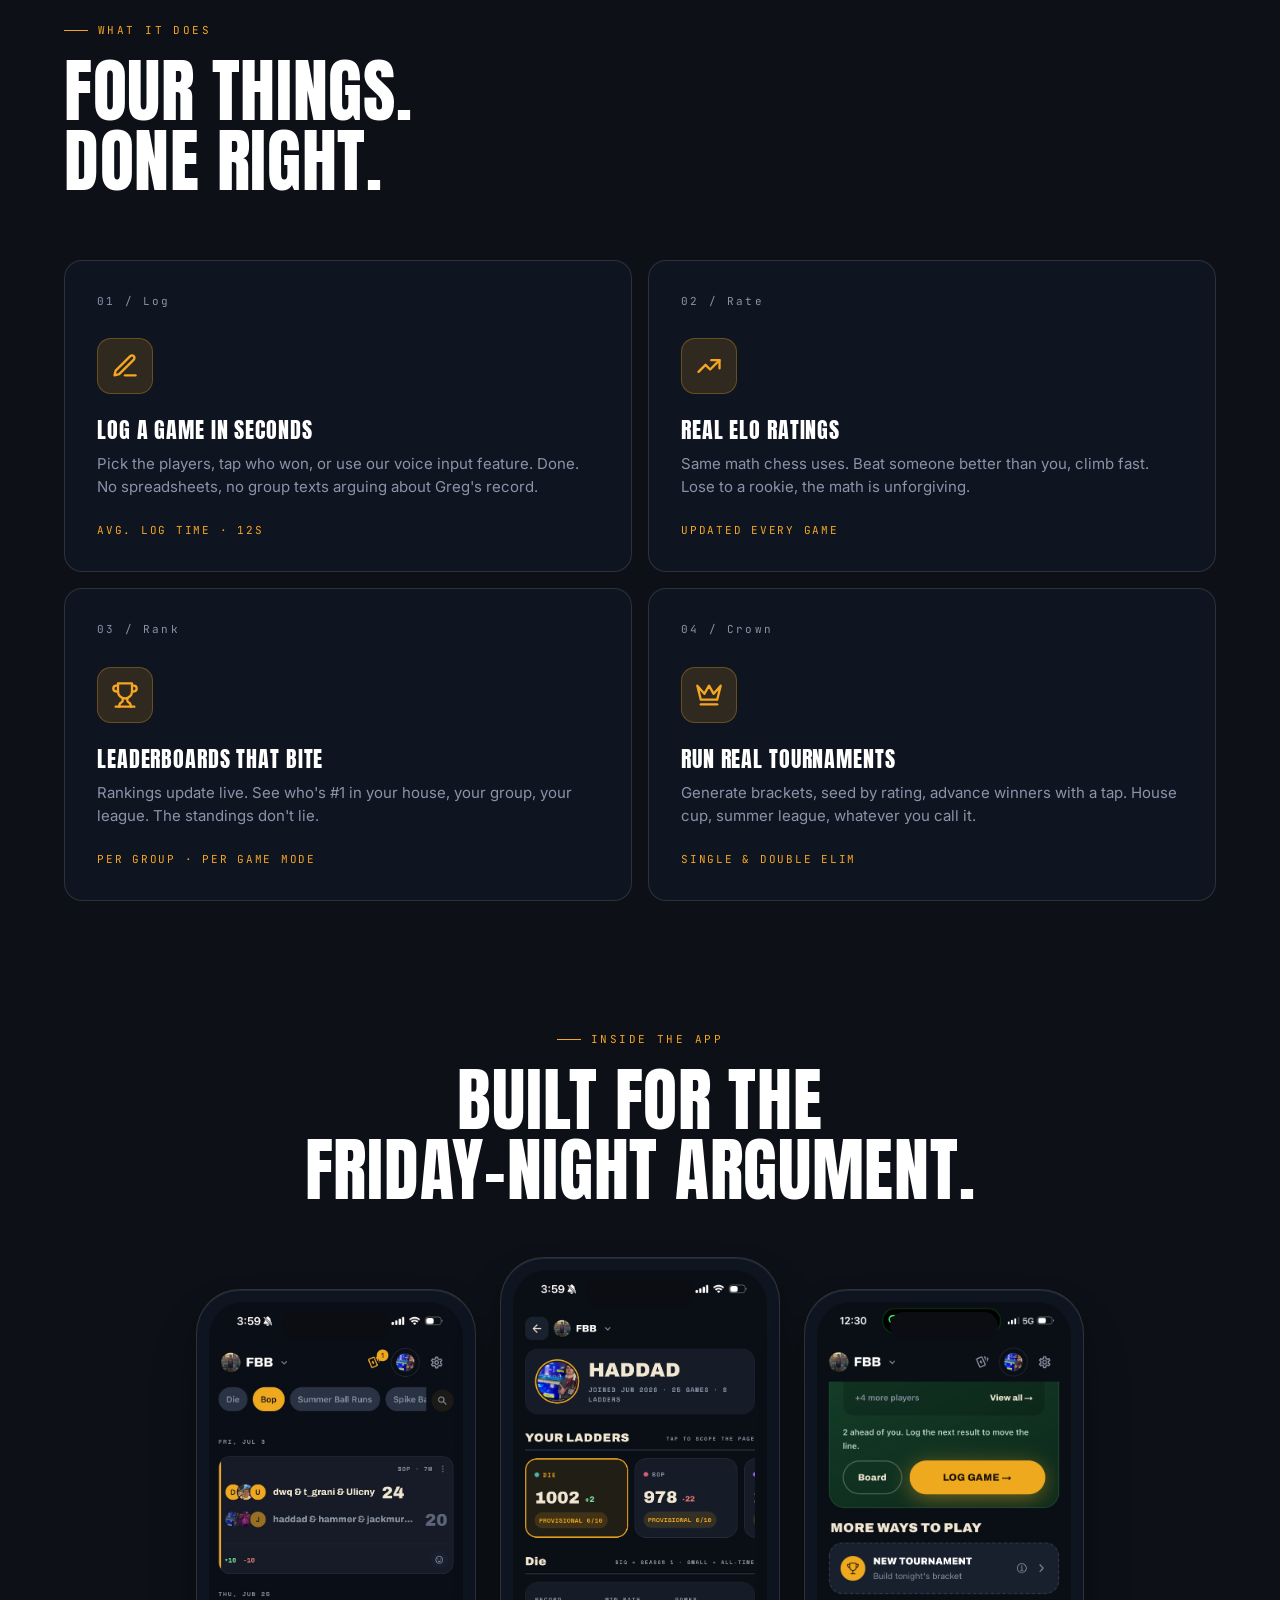
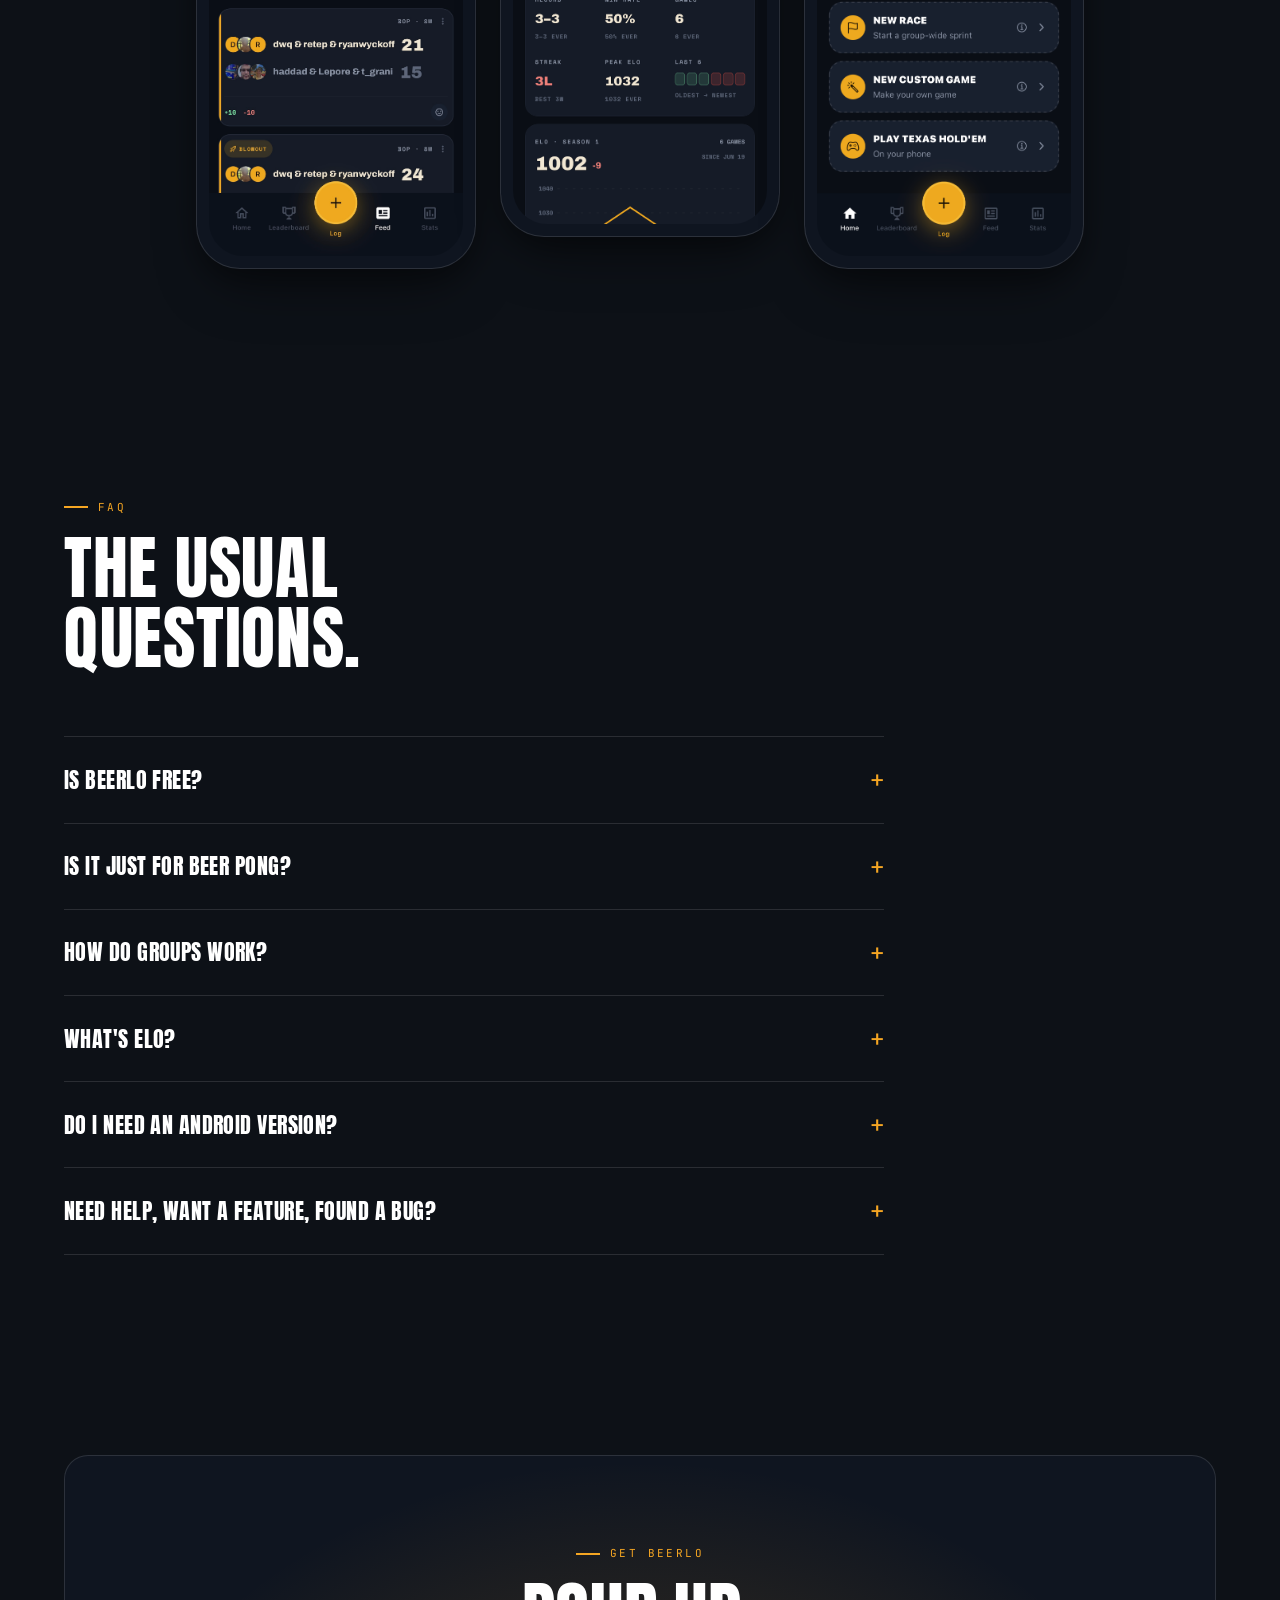
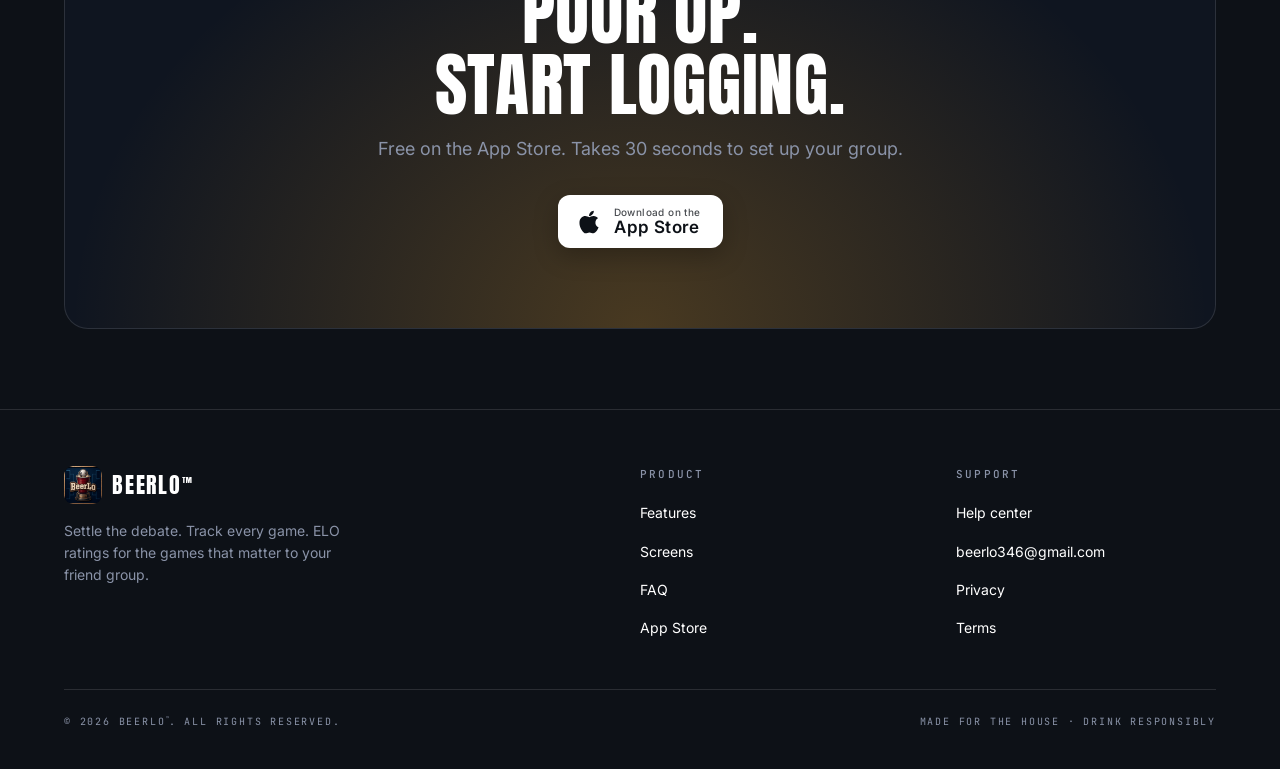
==== commit 39883f1b: "Remove 'social network or a stats firehose' line from features intro" ====
--- a/index.html
+++ b/index.html
@@ -105,7 +105,6 @@
     <div class="section-head">
       <div class="eyebrow">What it does</div>
       <h2>Four things.<br />Done right.</h2>
-      <p>BeerLo isn't a social network or a stats firehose. It's a focused way to keep score in the games that actually matter to your group.</p>
     </div>
 
     <div class="features">
